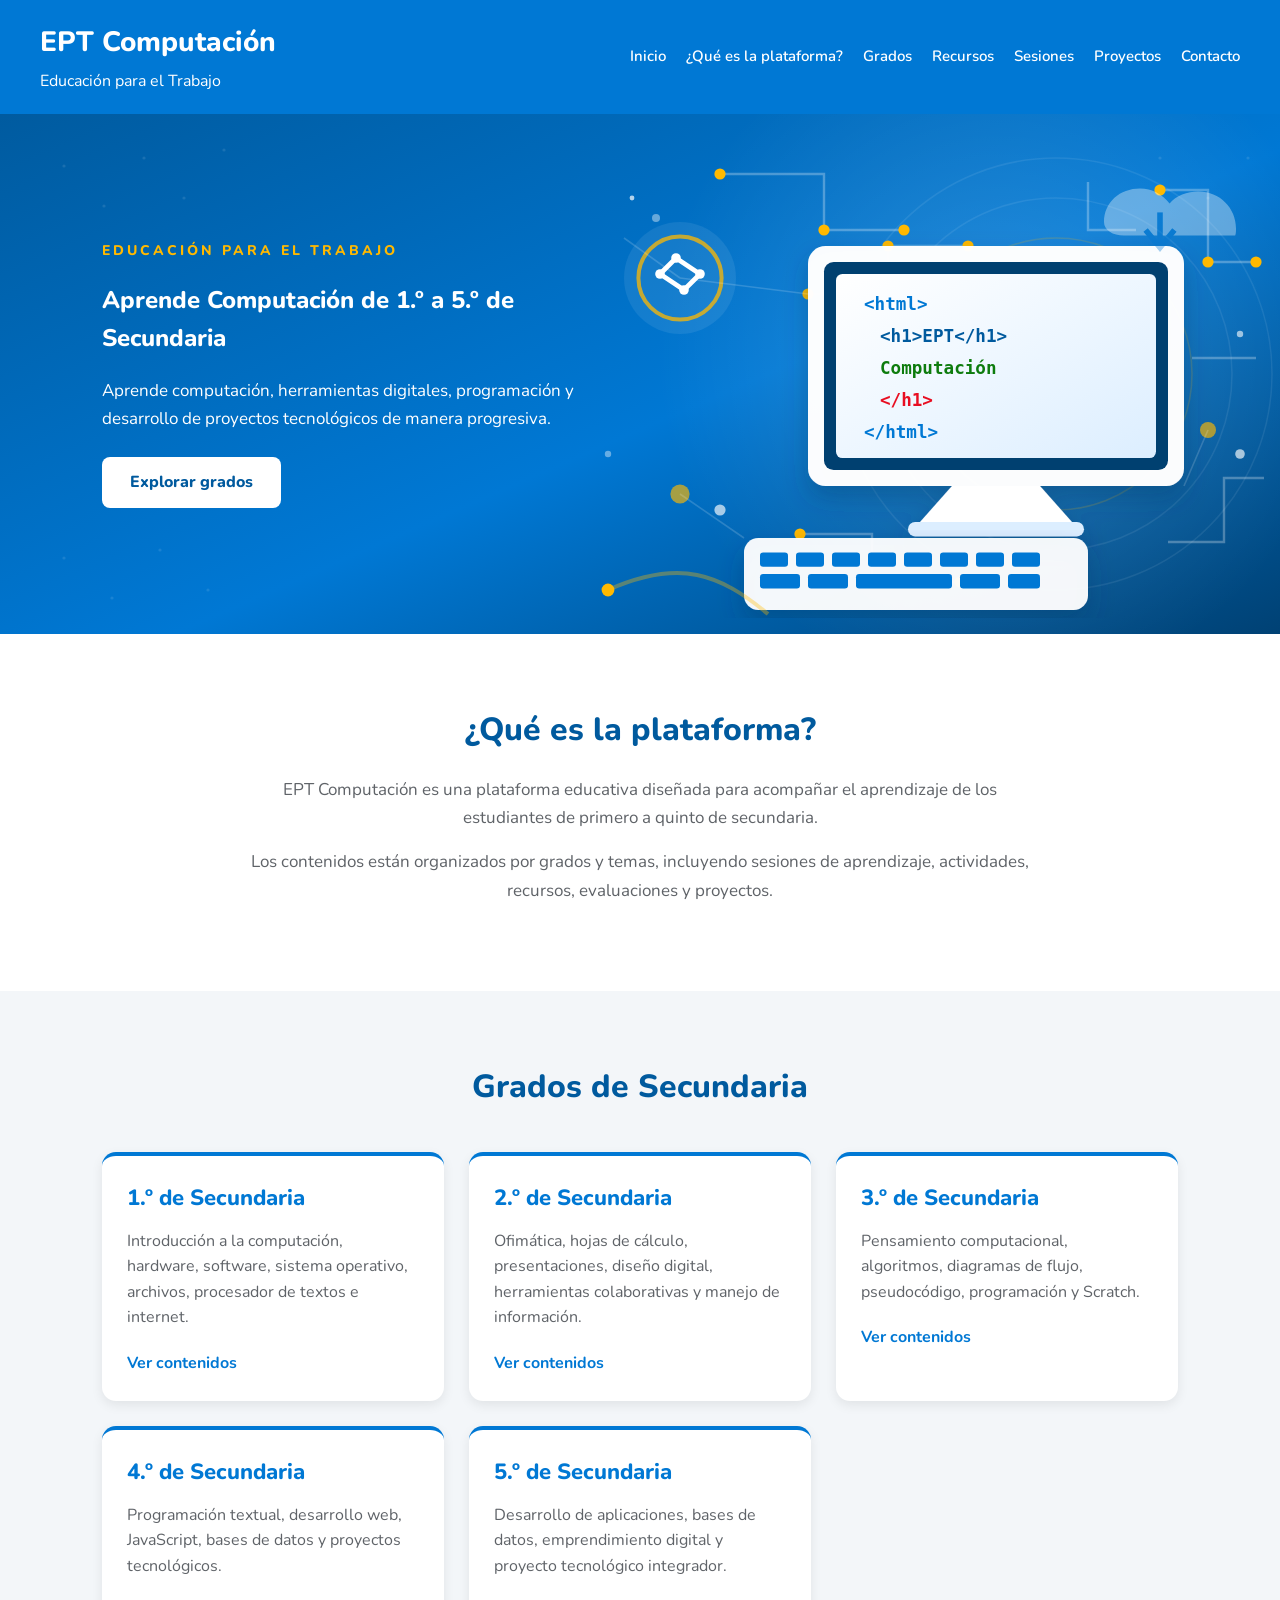
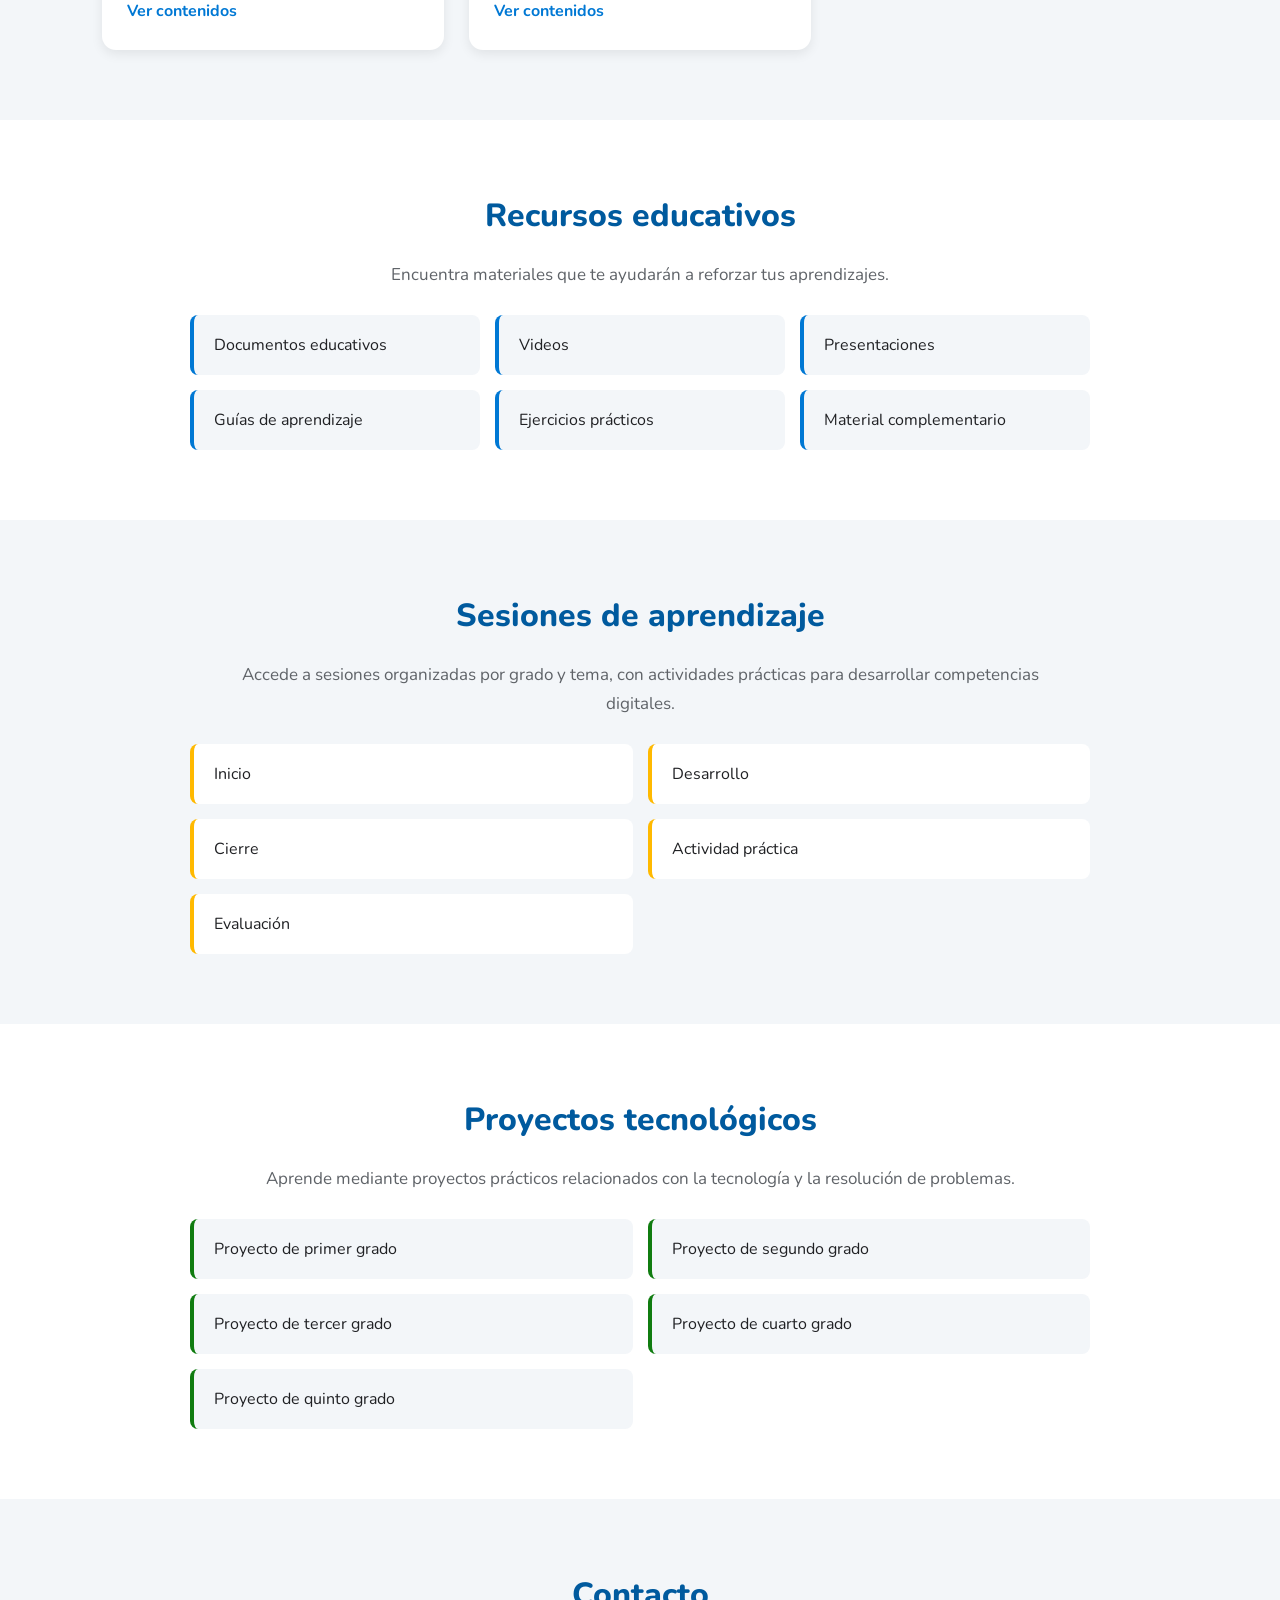
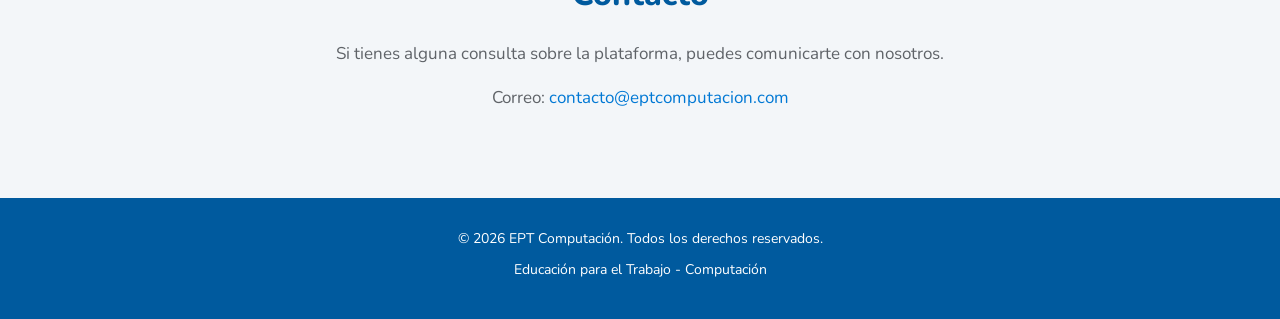
==== inicio.html @ 30363fa8 "Add files via upload" ====
<!DOCTYPE html>
<html lang="es">
<head>
    <meta charset="UTF-8">
    <meta name="viewport" content="width=device-width, initial-scale=1.0">
    <link rel="stylesheet" href="css/estilos.css">
    <link rel="preconnect" href="https://fonts.googleapis.com">
    <link rel="preconnect" href="https://fonts.gstatic.com" crossorigin>
    <link href="https://fonts.googleapis.com/css2?family=Nunito:wght@400;600;700;800&display=swap" rel="stylesheet">
</head>

<body>
    <!-- =========================
         ENCABEZADO
    ========================== -->
    <header>

        <!-- Logo / Nombre -->
        <div class="logo-principal">

            <div>
                <h1>EPT Computación</h1>
                <p>Educación para el Trabajo</p>
            </div>

        </div>
        <!-- Menú de navegación -->
        <nav>
            <ul>
                <li><a href="index.html">Inicio</a></li>
                <li><a href="#plataforma">¿Qué es la plataforma?</a></li>
                <li><a href="#grados">Grados</a></li>
                <li><a href="#recursos">Recursos</a></li>
                <li><a href="#sesiones">Sesiones</a></li>
                <li><a href="#proyectos">Proyectos</a></li>
                <li><a href="#contacto">Contacto</a></li>
            </ul>
        </nav>

    </header>
    <!-- =========================
         CONTENIDO PRINCIPAL
    ========================== -->
    <main>

        <!-- PORTADA -->
        <section id="inicio">

            <div class="inicio-contenido">

                <p class="inicio-etiqueta">
                    EDUCACIÓN PARA EL TRABAJO
                </p>

                <h2>
                    Aprende Computación
                    de 1.º a 5.º de Secundaria
                </h2>

                <p class="inicio-descripcion">
                    Aprende computación, herramientas digitales,
                    programación y desarrollo de proyectos tecnológicos
                    de manera progresiva.
                </p>

                <a href="#grados" class="boton-inicio">
                    Explorar grados
                </a>

            </div>

        </section>


        <!-- =========================
             ¿QUÉ ES LA PLATAFORMA?
        ========================== -->
        <section id="plataforma">

            <h2>¿Qué es la plataforma?</h2>

            <p>
                EPT Computación es una plataforma educativa diseñada
                para acompañar el aprendizaje de los estudiantes de
                primero a quinto de secundaria.
            </p>

            <p>
                Los contenidos están organizados por grados y temas,
                incluyendo sesiones de aprendizaje, actividades,
                recursos, evaluaciones y proyectos.
            </p>

        </section>


        <!-- =========================
             GRADOS
        ========================== -->
        <section id="grados">

            <h2>Grados de Secundaria</h2>

            <!-- PRIMER GRADO -->
            <article>
                <h3>1.º de Secundaria</h3>

                <p>
                    Introducción a la computación, hardware,
                    software, sistema operativo, archivos,
                    procesador de textos e internet.
                </p>

                <a href="grados/primero.html">
                    Ver contenidos
                </a>
            </article>


            <!-- SEGUNDO GRADO -->
            <article>
                <h3>2.º de Secundaria</h3>

                <p>
                    Ofimática, hojas de cálculo, presentaciones,
                    diseño digital, herramientas colaborativas
                    y manejo de información.
                </p>

                <a href="grados/segundo.html">
                    Ver contenidos
                </a>
            </article>


            <!-- TERCER GRADO -->
            <article>
                <h3>3.º de Secundaria</h3>

                <p>
                    Pensamiento computacional, algoritmos,
                    diagramas de flujo, pseudocódigo,
                    programación y Scratch.
                </p>

                <a href="grados/tercero.html">
                    Ver contenidos
                </a>
            </article>


            <!-- CUARTO GRADO -->
            <article>
                <h3>4.º de Secundaria</h3>

                <p>
                    Programación textual, desarrollo web,
                    JavaScript, bases de datos y proyectos
                    tecnológicos.
                </p>

                <a href="grados/cuarto.html">
                    Ver contenidos
                </a>
            </article>


            <!-- QUINTO GRADO -->
            <article>
                <h3>5.º de Secundaria</h3>

                <p>
                    Desarrollo de aplicaciones, bases de datos,
                    emprendimiento digital y proyecto tecnológico
                    integrador.
                </p>

                <a href="grados/quinto.html">
                    Ver contenidos
                </a>
            </article>

        </section>


        <!-- =========================
             RECURSOS
        ========================== -->
        <section id="recursos">

            <h2>Recursos educativos</h2>

            <p>
                Encuentra materiales que te ayudarán a reforzar
                tus aprendizajes.
            </p>

            <ul>
                <li>Documentos educativos</li>
                <li>Videos</li>
                <li>Presentaciones</li>
                <li>Guías de aprendizaje</li>
                <li>Ejercicios prácticos</li>
                <li>Material complementario</li>
            </ul>

        </section>


        <!-- =========================
             SESIONES
        ========================== -->
        <section id="sesiones">

            <h2>Sesiones de aprendizaje</h2>

            <p>
                Accede a sesiones organizadas por grado y tema,
                con actividades prácticas para desarrollar
                competencias digitales.
            </p>

            <ul>
                <li>Inicio</li>
                <li>Desarrollo</li>
                <li>Cierre</li>
                <li>Actividad práctica</li>
                <li>Evaluación</li>
            </ul>

        </section>


        <!-- =========================
             PROYECTOS
        ========================== -->
        <section id="proyectos">

            <h2>Proyectos tecnológicos</h2>

            <p>
                Aprende mediante proyectos prácticos relacionados
                con la tecnología y la resolución de problemas.
            </p>

            <ul>
                <li>Proyecto de primer grado</li>
                <li>Proyecto de segundo grado</li>
                <li>Proyecto de tercer grado</li>
                <li>Proyecto de cuarto grado</li>
                <li>Proyecto de quinto grado</li>
            </ul>

        </section>


        <!-- =========================
             CONTACTO
        ========================== -->
        <section id="contacto">

            <h2>Contacto</h2>

            <p>
                Si tienes alguna consulta sobre la plataforma,
                puedes comunicarte con nosotros.
            </p>

            <p>
                Correo:
                <a href="mailto:contacto@eptcomputacion.com">
                    contacto@eptcomputacion.com
                </a>
            </p>

        </section>

    </main>


    <!-- =========================
         PIE DE PÁGINA
    ========================== -->
    <footer>

        <p>
            &copy; 2026 EPT Computación.
            Todos los derechos reservados.
        </p>

        <p>
            Educación para el Trabajo - Computación
        </p>

    </footer>

</body>
</html>
---- css/estilos.css ----
:root {
    /* Colores */
    --color-azul: #0078D4;
    --color-verde: #107C10;
    --color-amarillo: #FFB900;
    --color-rojo: #E81123;

    /* Complementario */
    --color-azul-oscuro: #005A9E;

    /* Fondos */
    --color-blanco: #FFFFFF;
    --color-fondo: #F3F6F9;

    /* Textos */
    --color-texto: #202124;
    --color-texto-secundario: #5F6368;
    
    /* Fuentes */
    --fuente-principal: "Nunito", sans-serif;
}

body {
    font-family: var(--fuente-principal);
    font-size: 16px;
    color: var(--color-texto);
    background-color: var(--color-fondo);
    margin: 0;
    line-height: 1.6;
}

h1,h2,h3 {
    margin-top: 0;
    font-weight: 800;
}

p {
    margin-top: 0;
}

a {
    color: var(--color-azul);
    text-decoration: none;
}

a:hover {
    text-decoration: underline;
}

header {
    background-color: var(--color-azul);
    color: var(--color-blanco);
    padding: 20px 40px;

    display: flex;
    align-items: center;
    justify-content: space-between;
}

header h1 {
    margin-bottom: 4px;
    font-size: 28px;
}

header p {
    margin-bottom: 0;
    color: var(--color-blanco);
}

.logo-principal {
    display: flex;
    align-items: center;
}

nav ul {
    display: flex;
    gap: 20px;
    list-style: none;
    margin: 0;
    padding: 0;
}

nav a {
    color: var(--color-blanco);
    font-weight: 600;
    font-size: 15px;
}

nav a:hover {
    color: var(--color-amarillo);
    text-decoration: none;
}

/* =========================================
   PORTADA
   ========================================= */
#inicio {
    min-height: 520px;
    display: flex;
    align-items: center;
    padding: 115px 8%;
    box-sizing: border-box;
    background-image: url("../inicio/fondo-inicio.svg");
    background-position: center;
    background-size: cover;
    background-repeat: no-repeat;
    color: var(--color-blanco);
}

/* Contenido */
.inicio-contenido {
    max-width: 500px;
    display: flex;
    flex-direction: column;
    align-items: flex-start;
}

#inicio-contenido h2 {
    max-width: 500px;
    margin: 15px 0 20px;
    color: var(--color-blanco);
    font-size: 48px;
    line-height: 1.15;
    font-weight: 800;
}

/* Etiqueta */
.inicio-etiqueta {
    margin: 0 0 18px;
    color: var(--color-amarillo);
    font-size: 14px;
    font-weight: 800;
    letter-spacing: 3px;
}

/* Descripción */
.inicio-descripcion {
    max-width: 500px;
    font-size: 17px;
    line-height: 1.6;
    margin: 0 0 25px;
}

/* Botón */
.boton-inicio {
    display: inline-block;
    background-color: var(--color-blanco);
    color: var(--color-azul-oscuro);
    padding: 13px 28px;
    border-radius: 8px;
    font-weight: 800;
    text-decoration: none;
    transition: transform 0.2s ease, background-color 0.2s ease;
}
.boton-inicio:hover {
    background-color: var(--color-amarillo);
    color: var(--color-texto);
    text-decoration: none;
    transform: translateY(-2px);
}

section {
    padding: 60px 40px;
}

#plataforma {
    background-color: var(--color-blanco);
    text-align: center;
    padding: 70px 8%;
}
#plataforma h2 {
    color: var(--color-azul-oscuro);
    font-size: 32px;
    margin: 0 0 20px;
}
#plataforma p {
    max-width: 800px;
    margin: 0 auto 15px;
    color: var(--color-texto-secundario);
    font-size: 17px;
    line-height: 1.7;
}
#grados {
    padding: 70px 8%;
    background-color: var(--color-fondo);
    display: grid;
    grid-template-columns: repeat(3, 1fr);
    gap: 25px;
}
#grados h2 {
    grid-column: 1 / -1;
    text-align: center;
    color: var(--color-azul-oscuro);
    font-size: 32px;
    margin: 0 0 15px;
}
#grados article {
    background-color: var(--color-blanco);
    padding: 25px;
    border-radius: 14px;
    border-top: 4px solid var(--color-azul);
    box-shadow: 0 4px 12px rgba(0, 0, 0, 0.08);
    transition: transform 0.2s ease, box-shadow 0.2s ease;
}
#grados article h3 {
    color: var(--color-azul);
    font-size: 22px;
    margin: 0 0 12px;
}
#grados article p {
    color: var(--color-texto-secundario);
    font-size: 16px;
    line-height: 1.6;
    margin: 0 0 20px;
}
#grados article a {
    display: inline-block;
    color: var(--color-azul);
    font-weight: 700;
    text-decoration: none;
    transition: color 0.2s ease;
}
#grados article a:hover {
    color: var(--color-azul-oscuro);
    text-decoration: underline;
}
#grados article:hover {
    transform: translateY(-5px);
    box-shadow: 0 8px 20px rgba(0, 0, 0, 0.12);
}
#recursos {
    padding: 70px 8%;
    background-color: var(--color-blanco);
}
#recursos h2 {
    color: var(--color-azul-oscuro);
    font-size: 32px;
    text-align: center;
    margin: 0 0 20px;
}
#recursos p {
    max-width: 800px;
    margin: 0 auto 25px;
    color: var(--color-texto-secundario);
    font-size: 17px;
    line-height: 1.7;
    text-align: center;
}
#recursos ul {
    max-width: 900px;
    margin: 0 auto;
    padding: 0;
    list-style: none;
    display: grid;
    grid-template-columns: repeat(3, 1fr);
    gap: 15px;
}
#recursos li {
    background-color: var(--color-fondo);
    padding: 18px 20px;
    margin: 0;
    border-left: 4px solid var(--color-azul);
    border-radius: 8px;
    color: var(--color-texto);
    line-height: 1.5;
}
#sesiones {
    padding: 70px 8%;
    background-color: var(--color-fondo);
}
#sesiones h2 {
    color: var(--color-azul-oscuro);
    font-size: 32px;
    text-align: center;
    margin: 0 0 20px;
}
#sesiones p {
    max-width: 800px;
    margin: 0 auto 25px;
    color: var(--color-texto-secundario);
    font-size: 17px;
    line-height: 1.7;
    text-align: center;
}
#sesiones ul {
    max-width: 900px;
    margin: 0 auto;
    padding: 0;
    list-style: none;
    display: grid;
    grid-template-columns: repeat(2, 1fr);
    gap: 15px;
}
#sesiones li {
    background-color: var(--color-blanco);
    padding: 18px 20px;
    margin: 0;
    border-left: 4px solid var(--color-amarillo);
    border-radius: 8px;
    color: var(--color-texto);
    line-height: 1.5;
}

#proyectos {
    padding: 70px 8%;
    background-color: var(--color-blanco);
}
#proyectos h2 {
    color: var(--color-azul-oscuro);
    font-size: 32px;
    text-align: center;
    margin: 0 0 20px;
}
#proyectos p {
    max-width: 800px;
    margin: 0 auto 25px;
    color: var(--color-texto-secundario);
    font-size: 17px;
    line-height: 1.7;
    text-align: center;
}
#proyectos ul {
    max-width: 900px;
    margin: 0 auto;
    padding: 0;
    list-style: none;
    display: grid;
    grid-template-columns: repeat(2, 1fr);
    gap: 15px;
}
#proyectos li {
    background-color: var(--color-fondo);
    padding: 18px 20px;
    margin: 0;
    border-left: 4px solid var(--color-verde);
    border-radius: 8px;
    color: var(--color-texto);
    line-height: 1.5;
}
#contacto {
    padding: 70px 8%;
    background-color: var(--color-fondo);
    text-align: center;
}
#contacto h2 {
    color: var(--color-azul-oscuro);
    font-size: 32px;
    margin: 0 0 20px;
}
#contacto p {
    max-width: 700px;
    margin: 0 auto 15px;
    color: var(--color-texto-secundario);
    font-size: 17px;
    line-height: 1.7;
}

footer {
    background-color: var(--color-azul-oscuro);
    color: var(--color-blanco);
    padding: 30px 40px;
    text-align: center;
}

footer p {
    margin-bottom: 8px;
    font-size: 14px;
}
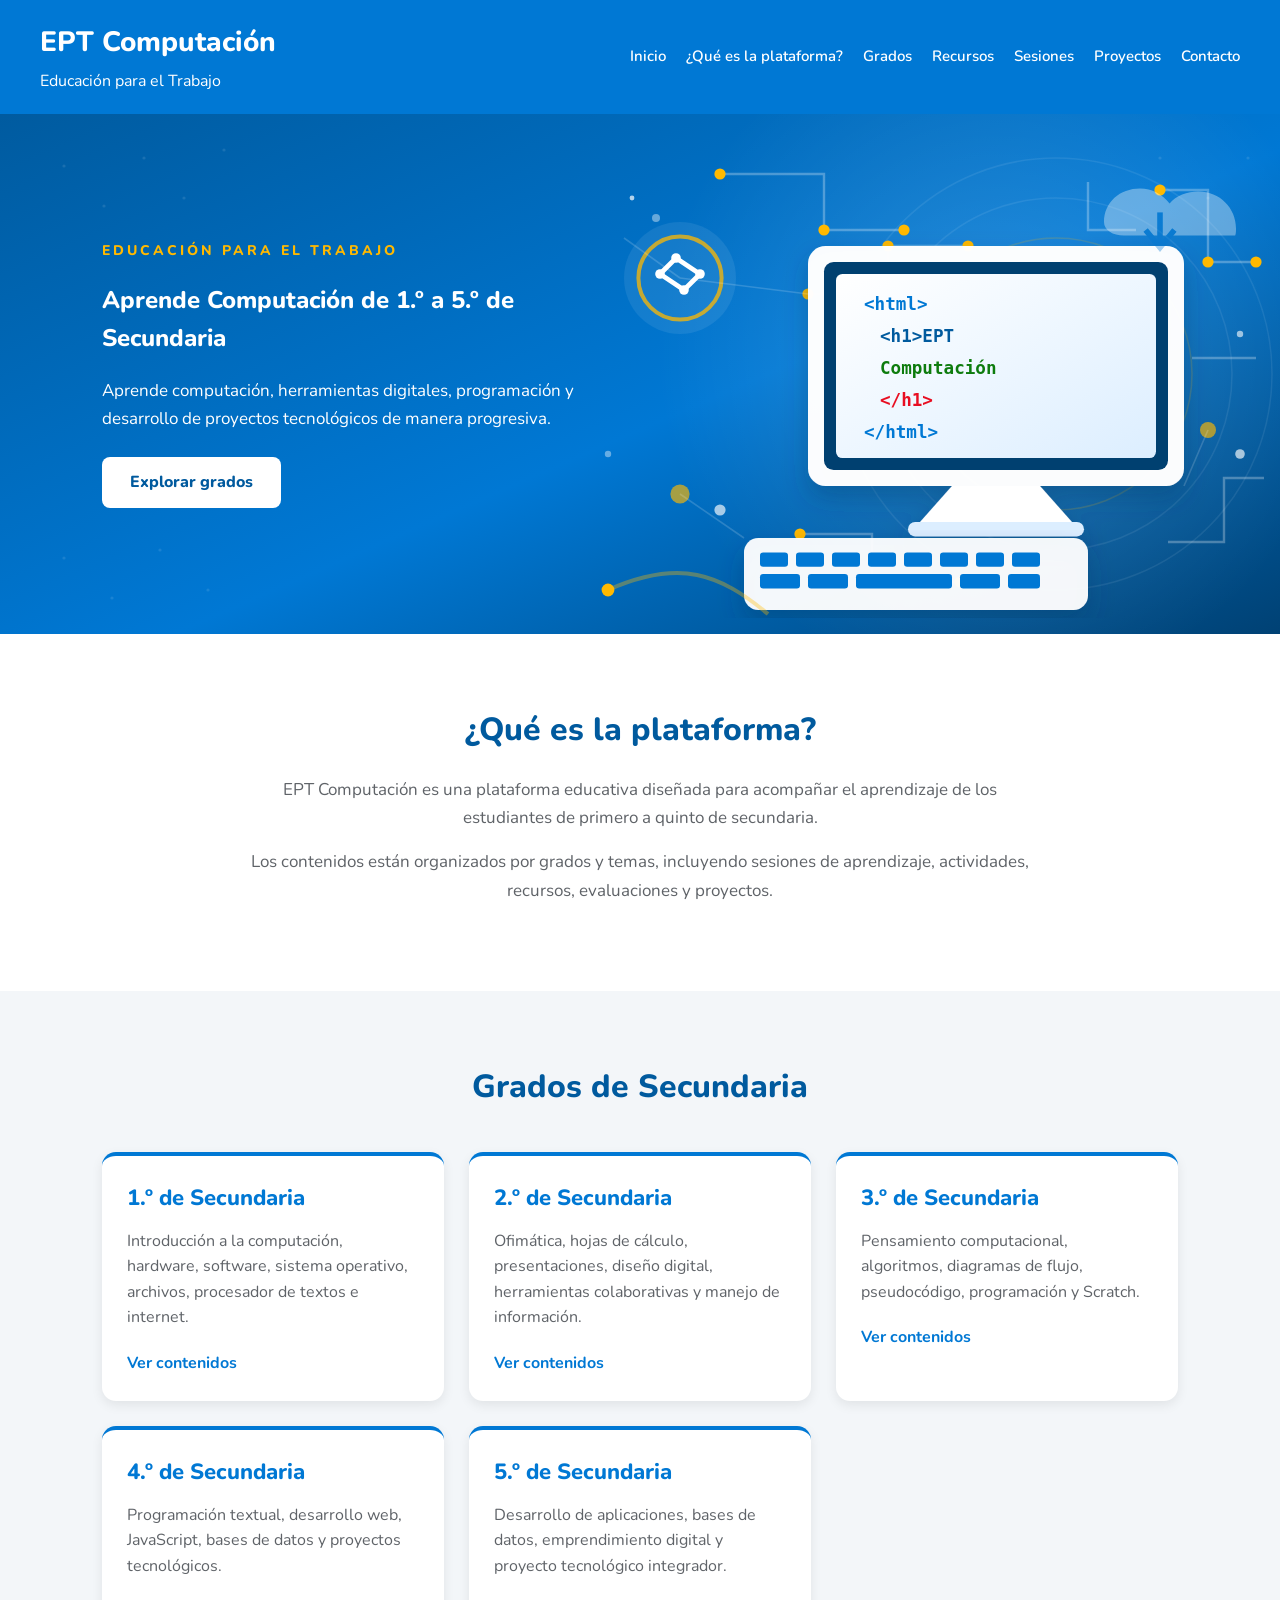
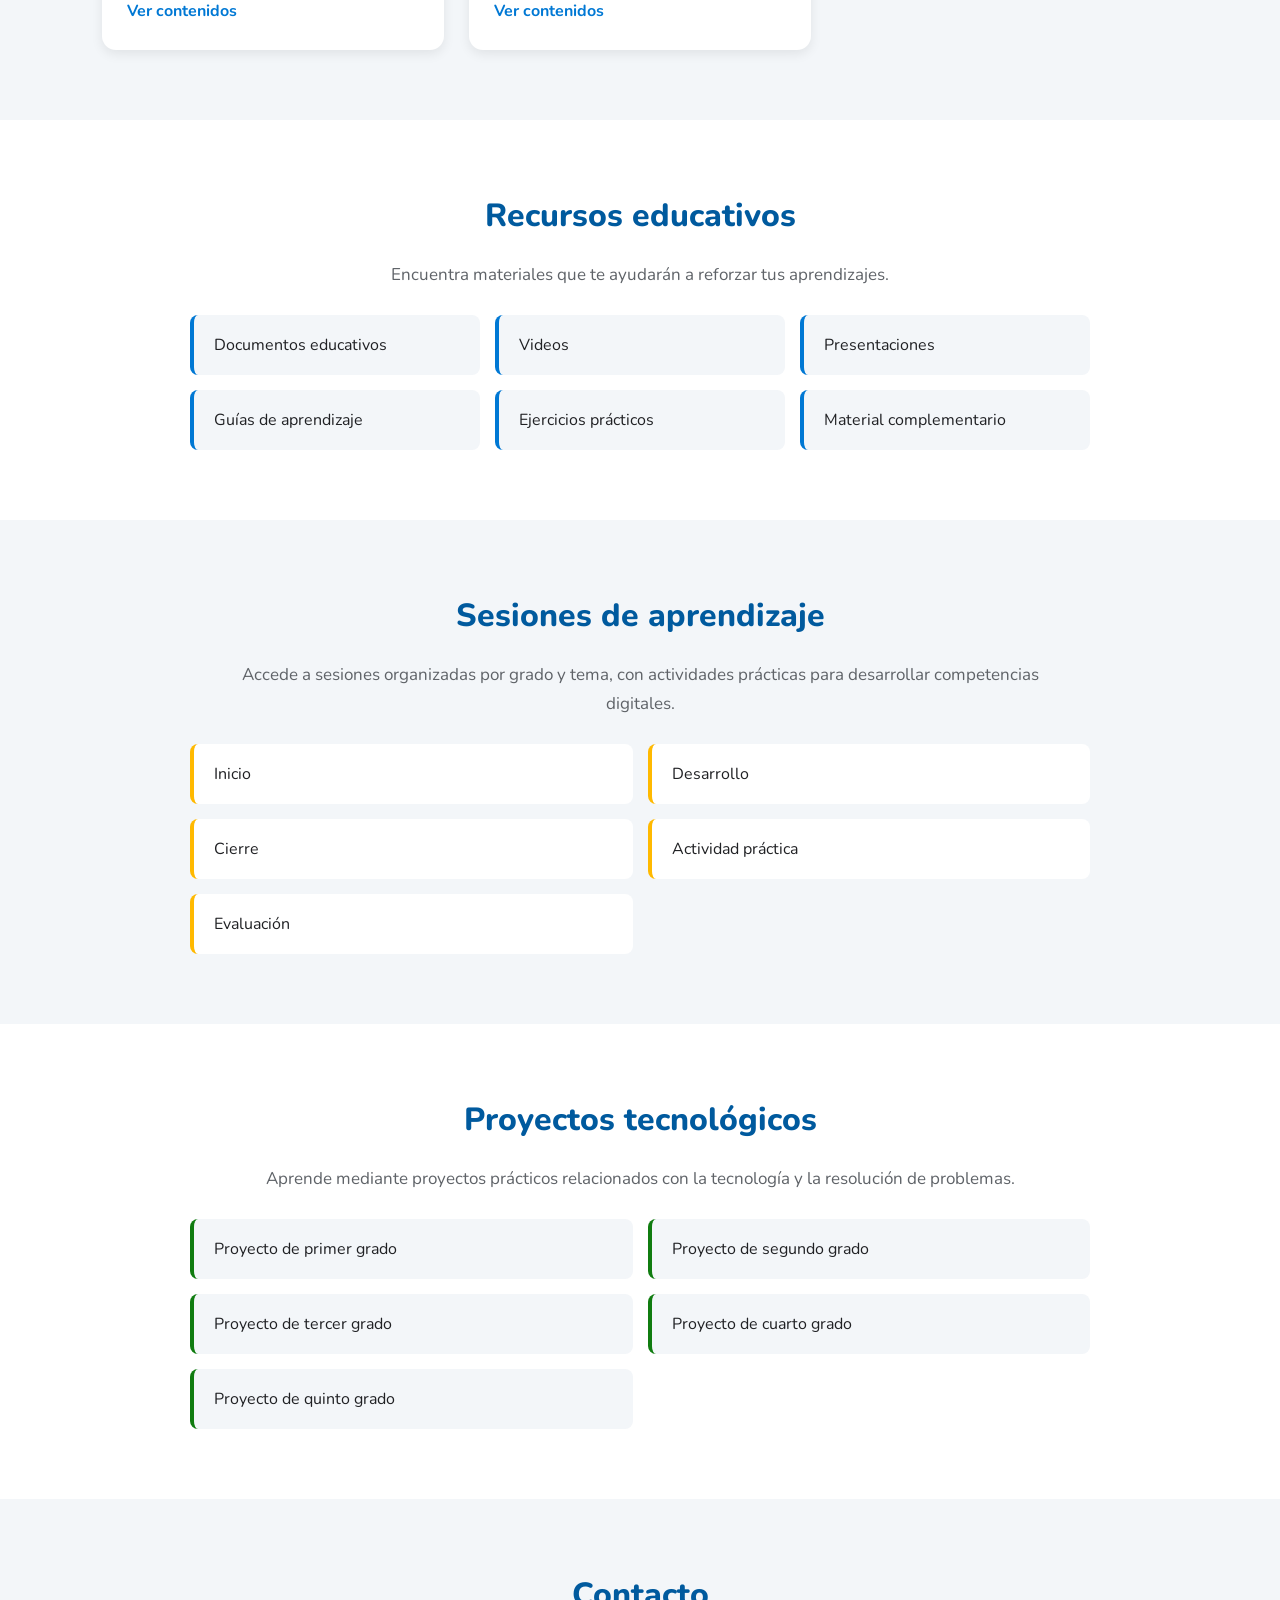
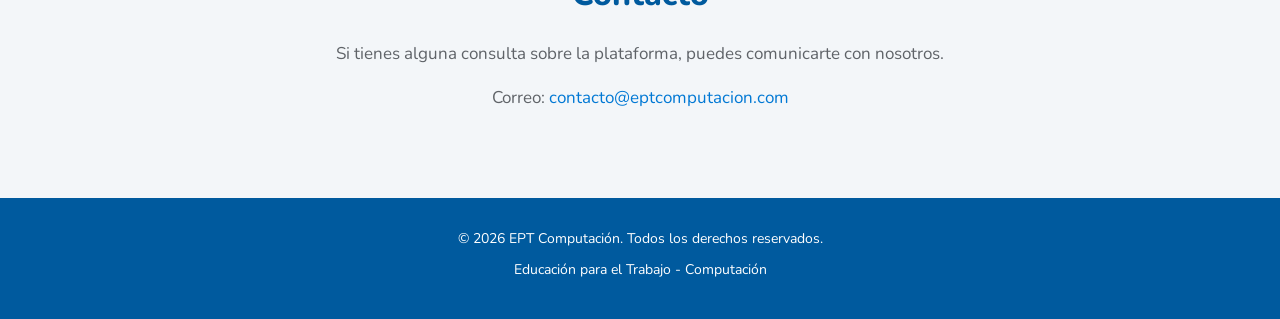
==== commit 06f94652: "Guardando archivos antes de fusionar" ====
--- a/inicio.html
+++ b/inicio.html
@@ -1,298 +1,298 @@
-<!DOCTYPE html>
-<html lang="es">
-<head>
-    <meta charset="UTF-8">
-    <meta name="viewport" content="width=device-width, initial-scale=1.0">
-    <link rel="stylesheet" href="css/estilos.css">
-    <link rel="preconnect" href="https://fonts.googleapis.com">
-    <link rel="preconnect" href="https://fonts.gstatic.com" crossorigin>
-    <link href="https://fonts.googleapis.com/css2?family=Nunito:wght@400;600;700;800&display=swap" rel="stylesheet">
-</head>
-
-<body>
-    <!-- =========================
-         ENCABEZADO
-    ========================== -->
-    <header>
-
-        <!-- Logo / Nombre -->
-        <div class="logo-principal">
-
-            <div>
-                <h1>EPT Computación</h1>
-                <p>Educación para el Trabajo</p>
-            </div>
-
-        </div>
-        <!-- Menú de navegación -->
-        <nav>
-            <ul>
-                <li><a href="index.html">Inicio</a></li>
-                <li><a href="#plataforma">¿Qué es la plataforma?</a></li>
-                <li><a href="#grados">Grados</a></li>
-                <li><a href="#recursos">Recursos</a></li>
-                <li><a href="#sesiones">Sesiones</a></li>
-                <li><a href="#proyectos">Proyectos</a></li>
-                <li><a href="#contacto">Contacto</a></li>
-            </ul>
-        </nav>
-
-    </header>
-    <!-- =========================
-         CONTENIDO PRINCIPAL
-    ========================== -->
-    <main>
-
-        <!-- PORTADA -->
-        <section id="inicio">
-
-            <div class="inicio-contenido">
-
-                <p class="inicio-etiqueta">
-                    EDUCACIÓN PARA EL TRABAJO
-                </p>
-
-                <h2>
-                    Aprende Computación
-                    de 1.º a 5.º de Secundaria
-                </h2>
-
-                <p class="inicio-descripcion">
-                    Aprende computación, herramientas digitales,
-                    programación y desarrollo de proyectos tecnológicos
-                    de manera progresiva.
-                </p>
-
-                <a href="#grados" class="boton-inicio">
-                    Explorar grados
-                </a>
-
-            </div>
-
-        </section>
-
-
-        <!-- =========================
-             ¿QUÉ ES LA PLATAFORMA?
-        ========================== -->
-        <section id="plataforma">
-
-            <h2>¿Qué es la plataforma?</h2>
-
-            <p>
-                EPT Computación es una plataforma educativa diseñada
-                para acompañar el aprendizaje de los estudiantes de
-                primero a quinto de secundaria.
-            </p>
-
-            <p>
-                Los contenidos están organizados por grados y temas,
-                incluyendo sesiones de aprendizaje, actividades,
-                recursos, evaluaciones y proyectos.
-            </p>
-
-        </section>
-
-
-        <!-- =========================
-             GRADOS
-        ========================== -->
-        <section id="grados">
-
-            <h2>Grados de Secundaria</h2>
-
-            <!-- PRIMER GRADO -->
-            <article>
-                <h3>1.º de Secundaria</h3>
-
-                <p>
-                    Introducción a la computación, hardware,
-                    software, sistema operativo, archivos,
-                    procesador de textos e internet.
-                </p>
-
-                <a href="grados/primero.html">
-                    Ver contenidos
-                </a>
-            </article>
-
-
-            <!-- SEGUNDO GRADO -->
-            <article>
-                <h3>2.º de Secundaria</h3>
-
-                <p>
-                    Ofimática, hojas de cálculo, presentaciones,
-                    diseño digital, herramientas colaborativas
-                    y manejo de información.
-                </p>
-
-                <a href="grados/segundo.html">
-                    Ver contenidos
-                </a>
-            </article>
-
-
-            <!-- TERCER GRADO -->
-            <article>
-                <h3>3.º de Secundaria</h3>
-
-                <p>
-                    Pensamiento computacional, algoritmos,
-                    diagramas de flujo, pseudocódigo,
-                    programación y Scratch.
-                </p>
-
-                <a href="grados/tercero.html">
-                    Ver contenidos
-                </a>
-            </article>
-
-
-            <!-- CUARTO GRADO -->
-            <article>
-                <h3>4.º de Secundaria</h3>
-
-                <p>
-                    Programación textual, desarrollo web,
-                    JavaScript, bases de datos y proyectos
-                    tecnológicos.
-                </p>
-
-                <a href="grados/cuarto.html">
-                    Ver contenidos
-                </a>
-            </article>
-
-
-            <!-- QUINTO GRADO -->
-            <article>
-                <h3>5.º de Secundaria</h3>
-
-                <p>
-                    Desarrollo de aplicaciones, bases de datos,
-                    emprendimiento digital y proyecto tecnológico
-                    integrador.
-                </p>
-
-                <a href="grados/quinto.html">
-                    Ver contenidos
-                </a>
-            </article>
-
-        </section>
-
-
-        <!-- =========================
-             RECURSOS
-        ========================== -->
-        <section id="recursos">
-
-            <h2>Recursos educativos</h2>
-
-            <p>
-                Encuentra materiales que te ayudarán a reforzar
-                tus aprendizajes.
-            </p>
-
-            <ul>
-                <li>Documentos educativos</li>
-                <li>Videos</li>
-                <li>Presentaciones</li>
-                <li>Guías de aprendizaje</li>
-                <li>Ejercicios prácticos</li>
-                <li>Material complementario</li>
-            </ul>
-
-        </section>
-
-
-        <!-- =========================
-             SESIONES
-        ========================== -->
-        <section id="sesiones">
-
-            <h2>Sesiones de aprendizaje</h2>
-
-            <p>
-                Accede a sesiones organizadas por grado y tema,
-                con actividades prácticas para desarrollar
-                competencias digitales.
-            </p>
-
-            <ul>
-                <li>Inicio</li>
-                <li>Desarrollo</li>
-                <li>Cierre</li>
-                <li>Actividad práctica</li>
-                <li>Evaluación</li>
-            </ul>
-
-        </section>
-
-
-        <!-- =========================
-             PROYECTOS
-        ========================== -->
-        <section id="proyectos">
-
-            <h2>Proyectos tecnológicos</h2>
-
-            <p>
-                Aprende mediante proyectos prácticos relacionados
-                con la tecnología y la resolución de problemas.
-            </p>
-
-            <ul>
-                <li>Proyecto de primer grado</li>
-                <li>Proyecto de segundo grado</li>
-                <li>Proyecto de tercer grado</li>
-                <li>Proyecto de cuarto grado</li>
-                <li>Proyecto de quinto grado</li>
-            </ul>
-
-        </section>
-
-
-        <!-- =========================
-             CONTACTO
-        ========================== -->
-        <section id="contacto">
-
-            <h2>Contacto</h2>
-
-            <p>
-                Si tienes alguna consulta sobre la plataforma,
-                puedes comunicarte con nosotros.
-            </p>
-
-            <p>
-                Correo:
-                <a href="mailto:contacto@eptcomputacion.com">
-                    contacto@eptcomputacion.com
-                </a>
-            </p>
-
-        </section>
-
-    </main>
-
-
-    <!-- =========================
-         PIE DE PÁGINA
-    ========================== -->
-    <footer>
-
-        <p>
-            &copy; 2026 EPT Computación.
-            Todos los derechos reservados.
-        </p>
-
-        <p>
-            Educación para el Trabajo - Computación
-        </p>
-
-    </footer>
-
-</body>
+<!DOCTYPE html>
+<html lang="es">
+<head>
+    <meta charset="UTF-8">
+    <meta name="viewport" content="width=device-width, initial-scale=1.0">
+    <link rel="stylesheet" href="css/estilos.css">
+    <link rel="preconnect" href="https://fonts.googleapis.com">
+    <link rel="preconnect" href="https://fonts.gstatic.com" crossorigin>
+    <link href="https://fonts.googleapis.com/css2?family=Nunito:wght@400;600;700;800&display=swap" rel="stylesheet">
+</head>
+
+<body>
+    <!-- =========================
+         ENCABEZADO
+    ========================== -->
+    <header>
+
+        <!-- Logo / Nombre -->
+        <div class="logo-principal">
+
+            <div>
+                <h1>EPT Computación</h1>
+                <p>Educación para el Trabajo</p>
+            </div>
+
+        </div>
+        <!-- Menú de navegación -->
+        <nav>
+            <ul>
+                <li><a href="index.html">Inicio</a></li>
+                <li><a href="#plataforma">¿Qué es la plataforma?</a></li>
+                <li><a href="#grados">Grados</a></li>
+                <li><a href="#recursos">Recursos</a></li>
+                <li><a href="#sesiones">Sesiones</a></li>
+                <li><a href="#proyectos">Proyectos</a></li>
+                <li><a href="#contacto">Contacto</a></li>
+            </ul>
+        </nav>
+
+    </header>
+    <!-- =========================
+         CONTENIDO PRINCIPAL
+    ========================== -->
+    <main>
+
+        <!-- PORTADA -->
+        <section id="inicio">
+
+            <div class="inicio-contenido">
+
+                <p class="inicio-etiqueta">
+                    EDUCACIÓN PARA EL TRABAJO
+                </p>
+
+                <h2>
+                    Aprende Computación
+                    de 1.º a 5.º de Secundaria
+                </h2>
+
+                <p class="inicio-descripcion">
+                    Aprende computación, herramientas digitales,
+                    programación y desarrollo de proyectos tecnológicos
+                    de manera progresiva.
+                </p>
+
+                <a href="#grados" class="boton-inicio">
+                    Explorar grados
+                </a>
+
+            </div>
+
+        </section>
+
+
+        <!-- =========================
+             ¿QUÉ ES LA PLATAFORMA?
+        ========================== -->
+        <section id="plataforma">
+
+            <h2>¿Qué es la plataforma?</h2>
+
+            <p>
+                EPT Computación es una plataforma educativa diseñada
+                para acompañar el aprendizaje de los estudiantes de
+                primero a quinto de secundaria.
+            </p>
+
+            <p>
+                Los contenidos están organizados por grados y temas,
+                incluyendo sesiones de aprendizaje, actividades,
+                recursos, evaluaciones y proyectos.
+            </p>
+
+        </section>
+
+
+        <!-- =========================
+             GRADOS
+        ========================== -->
+        <section id="grados">
+
+            <h2>Grados de Secundaria</h2>
+
+            <!-- PRIMER GRADO -->
+            <article>
+                <h3>1.º de Secundaria</h3>
+
+                <p>
+                    Introducción a la computación, hardware,
+                    software, sistema operativo, archivos,
+                    procesador de textos e internet.
+                </p>
+
+                <a href="grados/primero.html">
+                    Ver contenidos
+                </a>
+            </article>
+
+
+            <!-- SEGUNDO GRADO -->
+            <article>
+                <h3>2.º de Secundaria</h3>
+
+                <p>
+                    Ofimática, hojas de cálculo, presentaciones,
+                    diseño digital, herramientas colaborativas
+                    y manejo de información.
+                </p>
+
+                <a href="grados/segundo.html">
+                    Ver contenidos
+                </a>
+            </article>
+
+
+            <!-- TERCER GRADO -->
+            <article>
+                <h3>3.º de Secundaria</h3>
+
+                <p>
+                    Pensamiento computacional, algoritmos,
+                    diagramas de flujo, pseudocódigo,
+                    programación y Scratch.
+                </p>
+
+                <a href="grados/tercero.html">
+                    Ver contenidos
+                </a>
+            </article>
+
+
+            <!-- CUARTO GRADO -->
+            <article>
+                <h3>4.º de Secundaria</h3>
+
+                <p>
+                    Programación textual, desarrollo web,
+                    JavaScript, bases de datos y proyectos
+                    tecnológicos.
+                </p>
+
+                <a href="grados/cuarto.html">
+                    Ver contenidos
+                </a>
+            </article>
+
+
+            <!-- QUINTO GRADO -->
+            <article>
+                <h3>5.º de Secundaria</h3>
+
+                <p>
+                    Desarrollo de aplicaciones, bases de datos,
+                    emprendimiento digital y proyecto tecnológico
+                    integrador.
+                </p>
+
+                <a href="grados/quinto.html">
+                    Ver contenidos
+                </a>
+            </article>
+
+        </section>
+
+
+        <!-- =========================
+             RECURSOS
+        ========================== -->
+        <section id="recursos">
+
+            <h2>Recursos educativos</h2>
+
+            <p>
+                Encuentra materiales que te ayudarán a reforzar
+                tus aprendizajes.
+            </p>
+
+            <ul>
+                <li>Documentos educativos</li>
+                <li>Videos</li>
+                <li>Presentaciones</li>
+                <li>Guías de aprendizaje</li>
+                <li>Ejercicios prácticos</li>
+                <li>Material complementario</li>
+            </ul>
+
+        </section>
+
+
+        <!-- =========================
+             SESIONES
+        ========================== -->
+        <section id="sesiones">
+
+            <h2>Sesiones de aprendizaje</h2>
+
+            <p>
+                Accede a sesiones organizadas por grado y tema,
+                con actividades prácticas para desarrollar
+                competencias digitales.
+            </p>
+
+            <ul>
+                <li>Inicio</li>
+                <li>Desarrollo</li>
+                <li>Cierre</li>
+                <li>Actividad práctica</li>
+                <li>Evaluación</li>
+            </ul>
+
+        </section>
+
+
+        <!-- =========================
+             PROYECTOS
+        ========================== -->
+        <section id="proyectos">
+
+            <h2>Proyectos tecnológicos</h2>
+
+            <p>
+                Aprende mediante proyectos prácticos relacionados
+                con la tecnología y la resolución de problemas.
+            </p>
+
+            <ul>
+                <li>Proyecto de primer grado</li>
+                <li>Proyecto de segundo grado</li>
+                <li>Proyecto de tercer grado</li>
+                <li>Proyecto de cuarto grado</li>
+                <li>Proyecto de quinto grado</li>
+            </ul>
+
+        </section>
+
+
+        <!-- =========================
+             CONTACTO
+        ========================== -->
+        <section id="contacto">
+
+            <h2>Contacto</h2>
+
+            <p>
+                Si tienes alguna consulta sobre la plataforma,
+                puedes comunicarte con nosotros.
+            </p>
+
+            <p>
+                Correo:
+                <a href="mailto:contacto@eptcomputacion.com">
+                    contacto@eptcomputacion.com
+                </a>
+            </p>
+
+        </section>
+
+    </main>
+
+
+    <!-- =========================
+         PIE DE PÁGINA
+    ========================== -->
+    <footer>
+
+        <p>
+            &copy; 2026 EPT Computación.
+            Todos los derechos reservados.
+        </p>
+
+        <p>
+            Educación para el Trabajo - Computación
+        </p>
+
+    </footer>
+
+</body>
 </html>
--- a/css/estilos.css
+++ b/css/estilos.css
@@ -1,368 +1,368 @@
-:root {
-    /* Colores */
-    --color-azul: #0078D4;
-    --color-verde: #107C10;
-    --color-amarillo: #FFB900;
-    --color-rojo: #E81123;
-
-    /* Complementario */
-    --color-azul-oscuro: #005A9E;
-
-    /* Fondos */
-    --color-blanco: #FFFFFF;
-    --color-fondo: #F3F6F9;
-
-    /* Textos */
-    --color-texto: #202124;
-    --color-texto-secundario: #5F6368;
-    
-    /* Fuentes */
-    --fuente-principal: "Nunito", sans-serif;
-}
-
-body {
-    font-family: var(--fuente-principal);
-    font-size: 16px;
-    color: var(--color-texto);
-    background-color: var(--color-fondo);
-    margin: 0;
-    line-height: 1.6;
-}
-
-h1,h2,h3 {
-    margin-top: 0;
-    font-weight: 800;
-}
-
-p {
-    margin-top: 0;
-}
-
-a {
-    color: var(--color-azul);
-    text-decoration: none;
-}
-
-a:hover {
-    text-decoration: underline;
-}
-
-header {
-    background-color: var(--color-azul);
-    color: var(--color-blanco);
-    padding: 20px 40px;
-
-    display: flex;
-    align-items: center;
-    justify-content: space-between;
-}
-
-header h1 {
-    margin-bottom: 4px;
-    font-size: 28px;
-}
-
-header p {
-    margin-bottom: 0;
-    color: var(--color-blanco);
-}
-
-.logo-principal {
-    display: flex;
-    align-items: center;
-}
-
-nav ul {
-    display: flex;
-    gap: 20px;
-    list-style: none;
-    margin: 0;
-    padding: 0;
-}
-
-nav a {
-    color: var(--color-blanco);
-    font-weight: 600;
-    font-size: 15px;
-}
-
-nav a:hover {
-    color: var(--color-amarillo);
-    text-decoration: none;
-}
-
-/* =========================================
-   PORTADA
-   ========================================= */
-#inicio {
-    min-height: 520px;
-    display: flex;
-    align-items: center;
-    padding: 115px 8%;
-    box-sizing: border-box;
-    background-image: url("../inicio/fondo-inicio.svg");
-    background-position: center;
-    background-size: cover;
-    background-repeat: no-repeat;
-    color: var(--color-blanco);
-}
-
-/* Contenido */
-.inicio-contenido {
-    max-width: 500px;
-    display: flex;
-    flex-direction: column;
-    align-items: flex-start;
-}
-
-#inicio-contenido h2 {
-    max-width: 500px;
-    margin: 15px 0 20px;
-    color: var(--color-blanco);
-    font-size: 48px;
-    line-height: 1.15;
-    font-weight: 800;
-}
-
-/* Etiqueta */
-.inicio-etiqueta {
-    margin: 0 0 18px;
-    color: var(--color-amarillo);
-    font-size: 14px;
-    font-weight: 800;
-    letter-spacing: 3px;
-}
-
-/* Descripción */
-.inicio-descripcion {
-    max-width: 500px;
-    font-size: 17px;
-    line-height: 1.6;
-    margin: 0 0 25px;
-}
-
-/* Botón */
-.boton-inicio {
-    display: inline-block;
-    background-color: var(--color-blanco);
-    color: var(--color-azul-oscuro);
-    padding: 13px 28px;
-    border-radius: 8px;
-    font-weight: 800;
-    text-decoration: none;
-    transition: transform 0.2s ease, background-color 0.2s ease;
-}
-.boton-inicio:hover {
-    background-color: var(--color-amarillo);
-    color: var(--color-texto);
-    text-decoration: none;
-    transform: translateY(-2px);
-}
-
-section {
-    padding: 60px 40px;
-}
-
-#plataforma {
-    background-color: var(--color-blanco);
-    text-align: center;
-    padding: 70px 8%;
-}
-#plataforma h2 {
-    color: var(--color-azul-oscuro);
-    font-size: 32px;
-    margin: 0 0 20px;
-}
-#plataforma p {
-    max-width: 800px;
-    margin: 0 auto 15px;
-    color: var(--color-texto-secundario);
-    font-size: 17px;
-    line-height: 1.7;
-}
-#grados {
-    padding: 70px 8%;
-    background-color: var(--color-fondo);
-    display: grid;
-    grid-template-columns: repeat(3, 1fr);
-    gap: 25px;
-}
-#grados h2 {
-    grid-column: 1 / -1;
-    text-align: center;
-    color: var(--color-azul-oscuro);
-    font-size: 32px;
-    margin: 0 0 15px;
-}
-#grados article {
-    background-color: var(--color-blanco);
-    padding: 25px;
-    border-radius: 14px;
-    border-top: 4px solid var(--color-azul);
-    box-shadow: 0 4px 12px rgba(0, 0, 0, 0.08);
-    transition: transform 0.2s ease, box-shadow 0.2s ease;
-}
-#grados article h3 {
-    color: var(--color-azul);
-    font-size: 22px;
-    margin: 0 0 12px;
-}
-#grados article p {
-    color: var(--color-texto-secundario);
-    font-size: 16px;
-    line-height: 1.6;
-    margin: 0 0 20px;
-}
-#grados article a {
-    display: inline-block;
-    color: var(--color-azul);
-    font-weight: 700;
-    text-decoration: none;
-    transition: color 0.2s ease;
-}
-#grados article a:hover {
-    color: var(--color-azul-oscuro);
-    text-decoration: underline;
-}
-#grados article:hover {
-    transform: translateY(-5px);
-    box-shadow: 0 8px 20px rgba(0, 0, 0, 0.12);
-}
-#recursos {
-    padding: 70px 8%;
-    background-color: var(--color-blanco);
-}
-#recursos h2 {
-    color: var(--color-azul-oscuro);
-    font-size: 32px;
-    text-align: center;
-    margin: 0 0 20px;
-}
-#recursos p {
-    max-width: 800px;
-    margin: 0 auto 25px;
-    color: var(--color-texto-secundario);
-    font-size: 17px;
-    line-height: 1.7;
-    text-align: center;
-}
-#recursos ul {
-    max-width: 900px;
-    margin: 0 auto;
-    padding: 0;
-    list-style: none;
-    display: grid;
-    grid-template-columns: repeat(3, 1fr);
-    gap: 15px;
-}
-#recursos li {
-    background-color: var(--color-fondo);
-    padding: 18px 20px;
-    margin: 0;
-    border-left: 4px solid var(--color-azul);
-    border-radius: 8px;
-    color: var(--color-texto);
-    line-height: 1.5;
-}
-#sesiones {
-    padding: 70px 8%;
-    background-color: var(--color-fondo);
-}
-#sesiones h2 {
-    color: var(--color-azul-oscuro);
-    font-size: 32px;
-    text-align: center;
-    margin: 0 0 20px;
-}
-#sesiones p {
-    max-width: 800px;
-    margin: 0 auto 25px;
-    color: var(--color-texto-secundario);
-    font-size: 17px;
-    line-height: 1.7;
-    text-align: center;
-}
-#sesiones ul {
-    max-width: 900px;
-    margin: 0 auto;
-    padding: 0;
-    list-style: none;
-    display: grid;
-    grid-template-columns: repeat(2, 1fr);
-    gap: 15px;
-}
-#sesiones li {
-    background-color: var(--color-blanco);
-    padding: 18px 20px;
-    margin: 0;
-    border-left: 4px solid var(--color-amarillo);
-    border-radius: 8px;
-    color: var(--color-texto);
-    line-height: 1.5;
-}
-
-#proyectos {
-    padding: 70px 8%;
-    background-color: var(--color-blanco);
-}
-#proyectos h2 {
-    color: var(--color-azul-oscuro);
-    font-size: 32px;
-    text-align: center;
-    margin: 0 0 20px;
-}
-#proyectos p {
-    max-width: 800px;
-    margin: 0 auto 25px;
-    color: var(--color-texto-secundario);
-    font-size: 17px;
-    line-height: 1.7;
-    text-align: center;
-}
-#proyectos ul {
-    max-width: 900px;
-    margin: 0 auto;
-    padding: 0;
-    list-style: none;
-    display: grid;
-    grid-template-columns: repeat(2, 1fr);
-    gap: 15px;
-}
-#proyectos li {
-    background-color: var(--color-fondo);
-    padding: 18px 20px;
-    margin: 0;
-    border-left: 4px solid var(--color-verde);
-    border-radius: 8px;
-    color: var(--color-texto);
-    line-height: 1.5;
-}
-#contacto {
-    padding: 70px 8%;
-    background-color: var(--color-fondo);
-    text-align: center;
-}
-#contacto h2 {
-    color: var(--color-azul-oscuro);
-    font-size: 32px;
-    margin: 0 0 20px;
-}
-#contacto p {
-    max-width: 700px;
-    margin: 0 auto 15px;
-    color: var(--color-texto-secundario);
-    font-size: 17px;
-    line-height: 1.7;
-}
-
-footer {
-    background-color: var(--color-azul-oscuro);
-    color: var(--color-blanco);
-    padding: 30px 40px;
-    text-align: center;
-}
-
-footer p {
-    margin-bottom: 8px;
-    font-size: 14px;
+:root {
+    /* Colores */
+    --color-azul: #0078D4;
+    --color-verde: #107C10;
+    --color-amarillo: #FFB900;
+    --color-rojo: #E81123;
+
+    /* Complementario */
+    --color-azul-oscuro: #005A9E;
+
+    /* Fondos */
+    --color-blanco: #FFFFFF;
+    --color-fondo: #F3F6F9;
+
+    /* Textos */
+    --color-texto: #202124;
+    --color-texto-secundario: #5F6368;
+    
+    /* Fuentes */
+    --fuente-principal: "Nunito", sans-serif;
+}
+
+body {
+    font-family: var(--fuente-principal);
+    font-size: 16px;
+    color: var(--color-texto);
+    background-color: var(--color-fondo);
+    margin: 0;
+    line-height: 1.6;
+}
+
+h1,h2,h3 {
+    margin-top: 0;
+    font-weight: 800;
+}
+
+p {
+    margin-top: 0;
+}
+
+a {
+    color: var(--color-azul);
+    text-decoration: none;
+}
+
+a:hover {
+    text-decoration: underline;
+}
+
+header {
+    background-color: var(--color-azul);
+    color: var(--color-blanco);
+    padding: 20px 40px;
+
+    display: flex;
+    align-items: center;
+    justify-content: space-between;
+}
+
+header h1 {
+    margin-bottom: 4px;
+    font-size: 28px;
+}
+
+header p {
+    margin-bottom: 0;
+    color: var(--color-blanco);
+}
+
+.logo-principal {
+    display: flex;
+    align-items: center;
+}
+
+nav ul {
+    display: flex;
+    gap: 20px;
+    list-style: none;
+    margin: 0;
+    padding: 0;
+}
+
+nav a {
+    color: var(--color-blanco);
+    font-weight: 600;
+    font-size: 15px;
+}
+
+nav a:hover {
+    color: var(--color-amarillo);
+    text-decoration: none;
+}
+
+/* =========================================
+   PORTADA
+   ========================================= */
+#inicio {
+    min-height: 520px;
+    display: flex;
+    align-items: center;
+    padding: 115px 8%;
+    box-sizing: border-box;
+    background-image: url("../inicio/fondo-inicio.svg");
+    background-position: center;
+    background-size: cover;
+    background-repeat: no-repeat;
+    color: var(--color-blanco);
+}
+
+/* Contenido */
+.inicio-contenido {
+    max-width: 500px;
+    display: flex;
+    flex-direction: column;
+    align-items: flex-start;
+}
+
+#inicio-contenido h2 {
+    max-width: 500px;
+    margin: 15px 0 20px;
+    color: var(--color-blanco);
+    font-size: 48px;
+    line-height: 1.15;
+    font-weight: 800;
+}
+
+/* Etiqueta */
+.inicio-etiqueta {
+    margin: 0 0 18px;
+    color: var(--color-amarillo);
+    font-size: 14px;
+    font-weight: 800;
+    letter-spacing: 3px;
+}
+
+/* Descripción */
+.inicio-descripcion {
+    max-width: 500px;
+    font-size: 17px;
+    line-height: 1.6;
+    margin: 0 0 25px;
+}
+
+/* Botón */
+.boton-inicio {
+    display: inline-block;
+    background-color: var(--color-blanco);
+    color: var(--color-azul-oscuro);
+    padding: 13px 28px;
+    border-radius: 8px;
+    font-weight: 800;
+    text-decoration: none;
+    transition: transform 0.2s ease, background-color 0.2s ease;
+}
+.boton-inicio:hover {
+    background-color: var(--color-amarillo);
+    color: var(--color-texto);
+    text-decoration: none;
+    transform: translateY(-2px);
+}
+
+section {
+    padding: 60px 40px;
+}
+
+#plataforma {
+    background-color: var(--color-blanco);
+    text-align: center;
+    padding: 70px 8%;
+}
+#plataforma h2 {
+    color: var(--color-azul-oscuro);
+    font-size: 32px;
+    margin: 0 0 20px;
+}
+#plataforma p {
+    max-width: 800px;
+    margin: 0 auto 15px;
+    color: var(--color-texto-secundario);
+    font-size: 17px;
+    line-height: 1.7;
+}
+#grados {
+    padding: 70px 8%;
+    background-color: var(--color-fondo);
+    display: grid;
+    grid-template-columns: repeat(3, 1fr);
+    gap: 25px;
+}
+#grados h2 {
+    grid-column: 1 / -1;
+    text-align: center;
+    color: var(--color-azul-oscuro);
+    font-size: 32px;
+    margin: 0 0 15px;
+}
+#grados article {
+    background-color: var(--color-blanco);
+    padding: 25px;
+    border-radius: 14px;
+    border-top: 4px solid var(--color-azul);
+    box-shadow: 0 4px 12px rgba(0, 0, 0, 0.08);
+    transition: transform 0.2s ease, box-shadow 0.2s ease;
+}
+#grados article h3 {
+    color: var(--color-azul);
+    font-size: 22px;
+    margin: 0 0 12px;
+}
+#grados article p {
+    color: var(--color-texto-secundario);
+    font-size: 16px;
+    line-height: 1.6;
+    margin: 0 0 20px;
+}
+#grados article a {
+    display: inline-block;
+    color: var(--color-azul);
+    font-weight: 700;
+    text-decoration: none;
+    transition: color 0.2s ease;
+}
+#grados article a:hover {
+    color: var(--color-azul-oscuro);
+    text-decoration: underline;
+}
+#grados article:hover {
+    transform: translateY(-5px);
+    box-shadow: 0 8px 20px rgba(0, 0, 0, 0.12);
+}
+#recursos {
+    padding: 70px 8%;
+    background-color: var(--color-blanco);
+}
+#recursos h2 {
+    color: var(--color-azul-oscuro);
+    font-size: 32px;
+    text-align: center;
+    margin: 0 0 20px;
+}
+#recursos p {
+    max-width: 800px;
+    margin: 0 auto 25px;
+    color: var(--color-texto-secundario);
+    font-size: 17px;
+    line-height: 1.7;
+    text-align: center;
+}
+#recursos ul {
+    max-width: 900px;
+    margin: 0 auto;
+    padding: 0;
+    list-style: none;
+    display: grid;
+    grid-template-columns: repeat(3, 1fr);
+    gap: 15px;
+}
+#recursos li {
+    background-color: var(--color-fondo);
+    padding: 18px 20px;
+    margin: 0;
+    border-left: 4px solid var(--color-azul);
+    border-radius: 8px;
+    color: var(--color-texto);
+    line-height: 1.5;
+}
+#sesiones {
+    padding: 70px 8%;
+    background-color: var(--color-fondo);
+}
+#sesiones h2 {
+    color: var(--color-azul-oscuro);
+    font-size: 32px;
+    text-align: center;
+    margin: 0 0 20px;
+}
+#sesiones p {
+    max-width: 800px;
+    margin: 0 auto 25px;
+    color: var(--color-texto-secundario);
+    font-size: 17px;
+    line-height: 1.7;
+    text-align: center;
+}
+#sesiones ul {
+    max-width: 900px;
+    margin: 0 auto;
+    padding: 0;
+    list-style: none;
+    display: grid;
+    grid-template-columns: repeat(2, 1fr);
+    gap: 15px;
+}
+#sesiones li {
+    background-color: var(--color-blanco);
+    padding: 18px 20px;
+    margin: 0;
+    border-left: 4px solid var(--color-amarillo);
+    border-radius: 8px;
+    color: var(--color-texto);
+    line-height: 1.5;
+}
+
+#proyectos {
+    padding: 70px 8%;
+    background-color: var(--color-blanco);
+}
+#proyectos h2 {
+    color: var(--color-azul-oscuro);
+    font-size: 32px;
+    text-align: center;
+    margin: 0 0 20px;
+}
+#proyectos p {
+    max-width: 800px;
+    margin: 0 auto 25px;
+    color: var(--color-texto-secundario);
+    font-size: 17px;
+    line-height: 1.7;
+    text-align: center;
+}
+#proyectos ul {
+    max-width: 900px;
+    margin: 0 auto;
+    padding: 0;
+    list-style: none;
+    display: grid;
+    grid-template-columns: repeat(2, 1fr);
+    gap: 15px;
+}
+#proyectos li {
+    background-color: var(--color-fondo);
+    padding: 18px 20px;
+    margin: 0;
+    border-left: 4px solid var(--color-verde);
+    border-radius: 8px;
+    color: var(--color-texto);
+    line-height: 1.5;
+}
+#contacto {
+    padding: 70px 8%;
+    background-color: var(--color-fondo);
+    text-align: center;
+}
+#contacto h2 {
+    color: var(--color-azul-oscuro);
+    font-size: 32px;
+    margin: 0 0 20px;
+}
+#contacto p {
+    max-width: 700px;
+    margin: 0 auto 15px;
+    color: var(--color-texto-secundario);
+    font-size: 17px;
+    line-height: 1.7;
+}
+
+footer {
+    background-color: var(--color-azul-oscuro);
+    color: var(--color-blanco);
+    padding: 30px 40px;
+    text-align: center;
+}
+
+footer p {
+    margin-bottom: 8px;
+    font-size: 14px;
 }
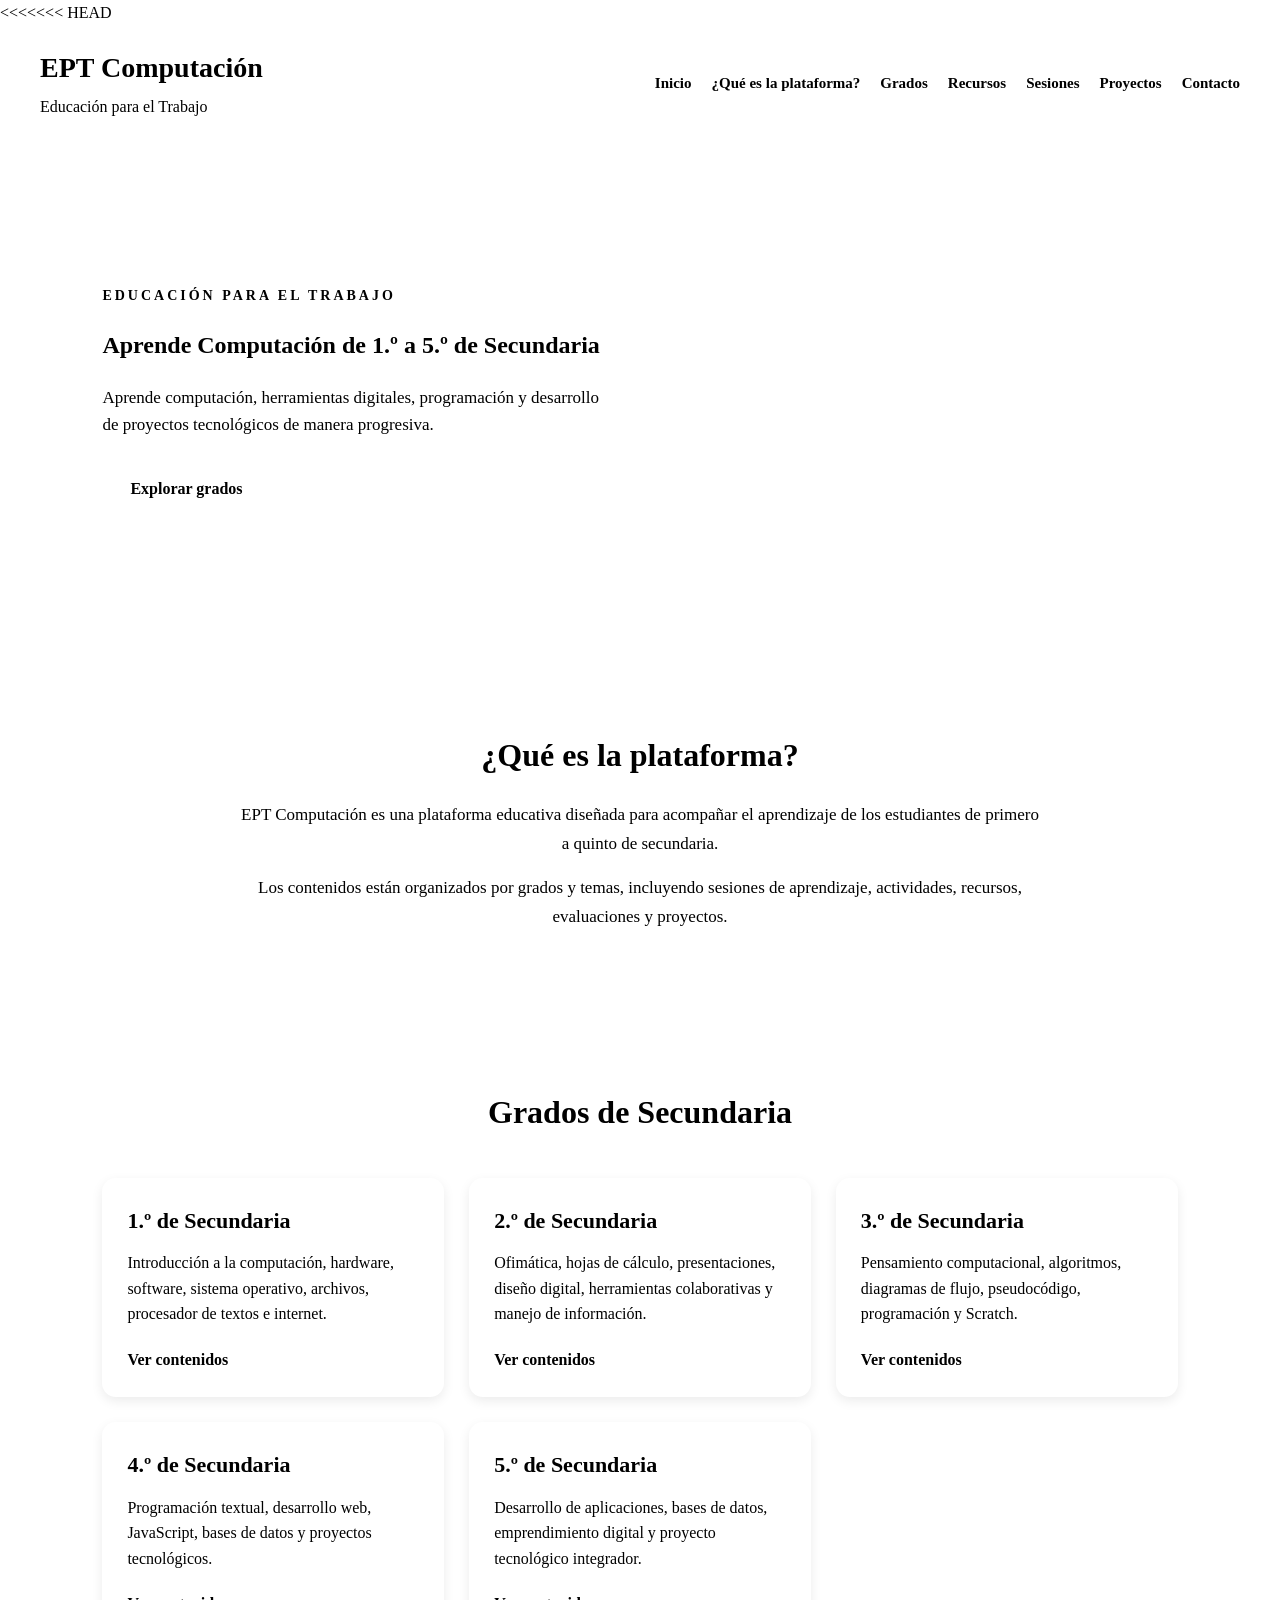
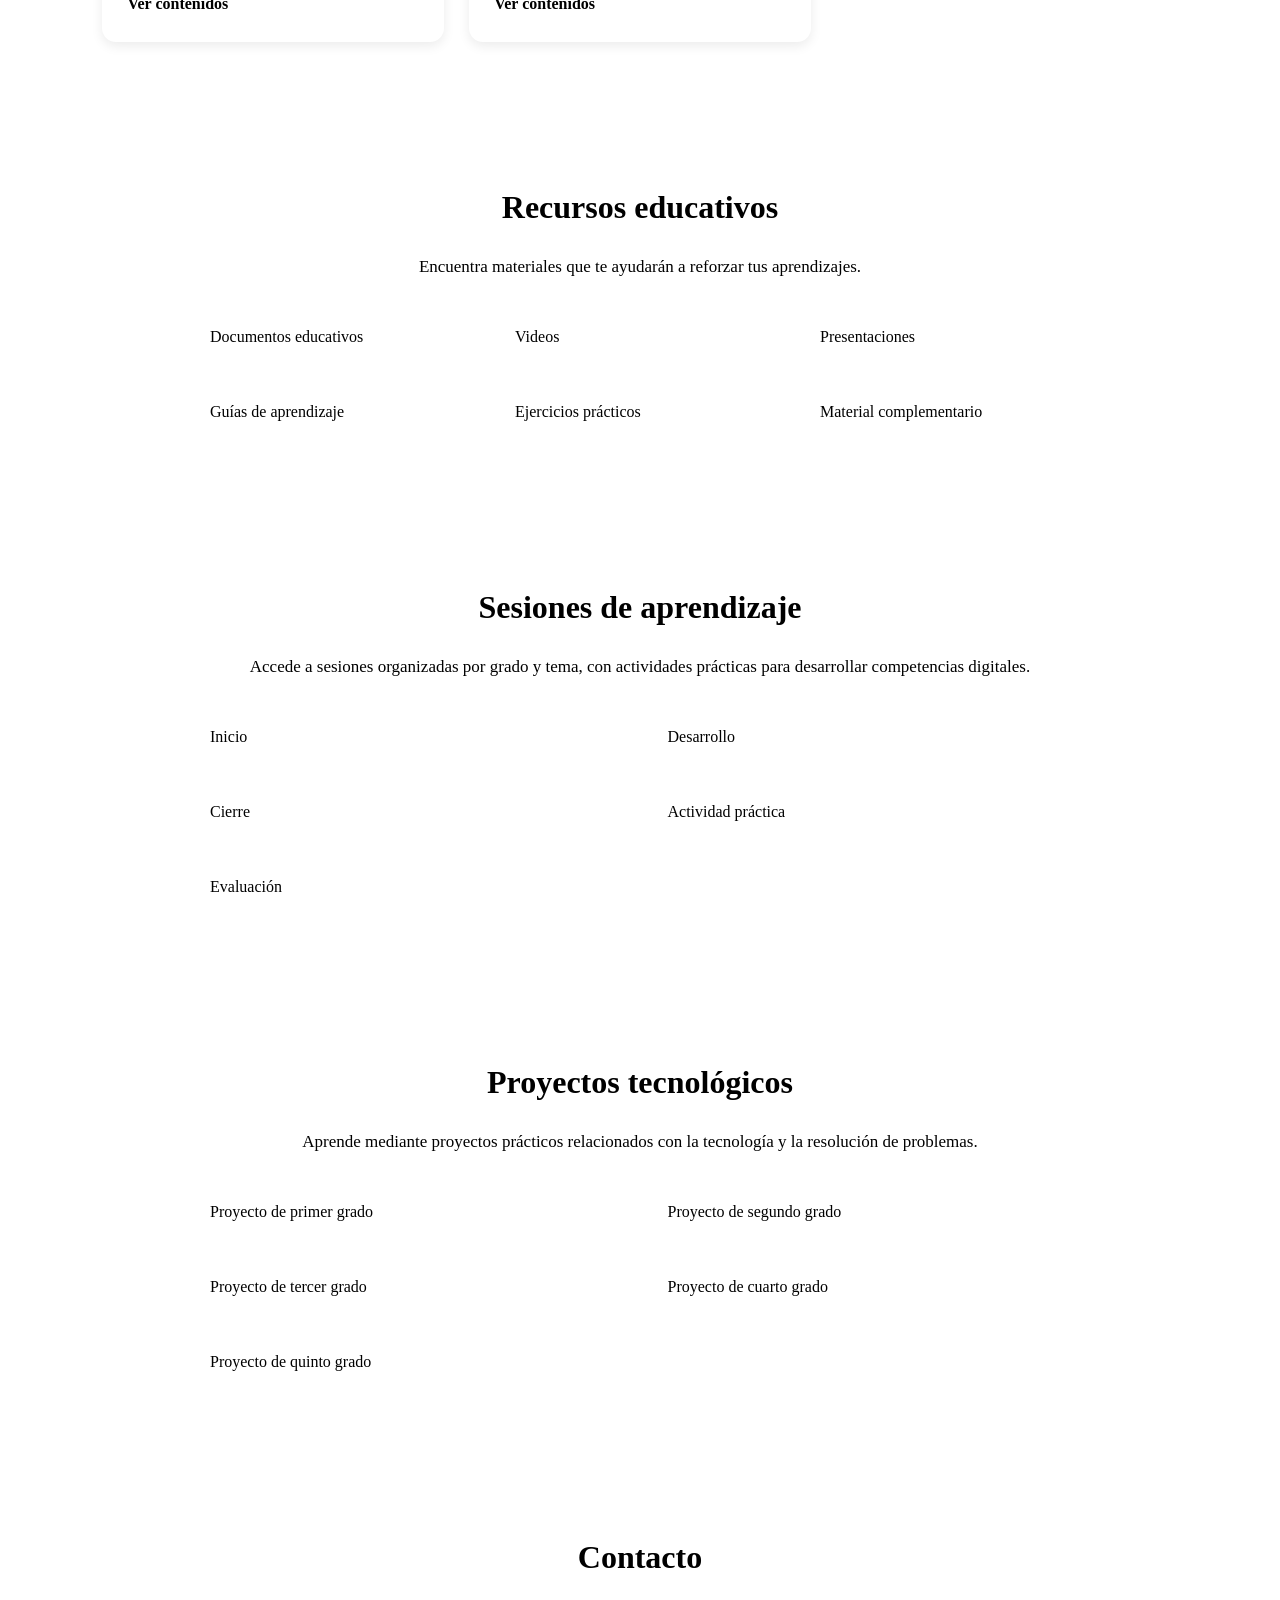
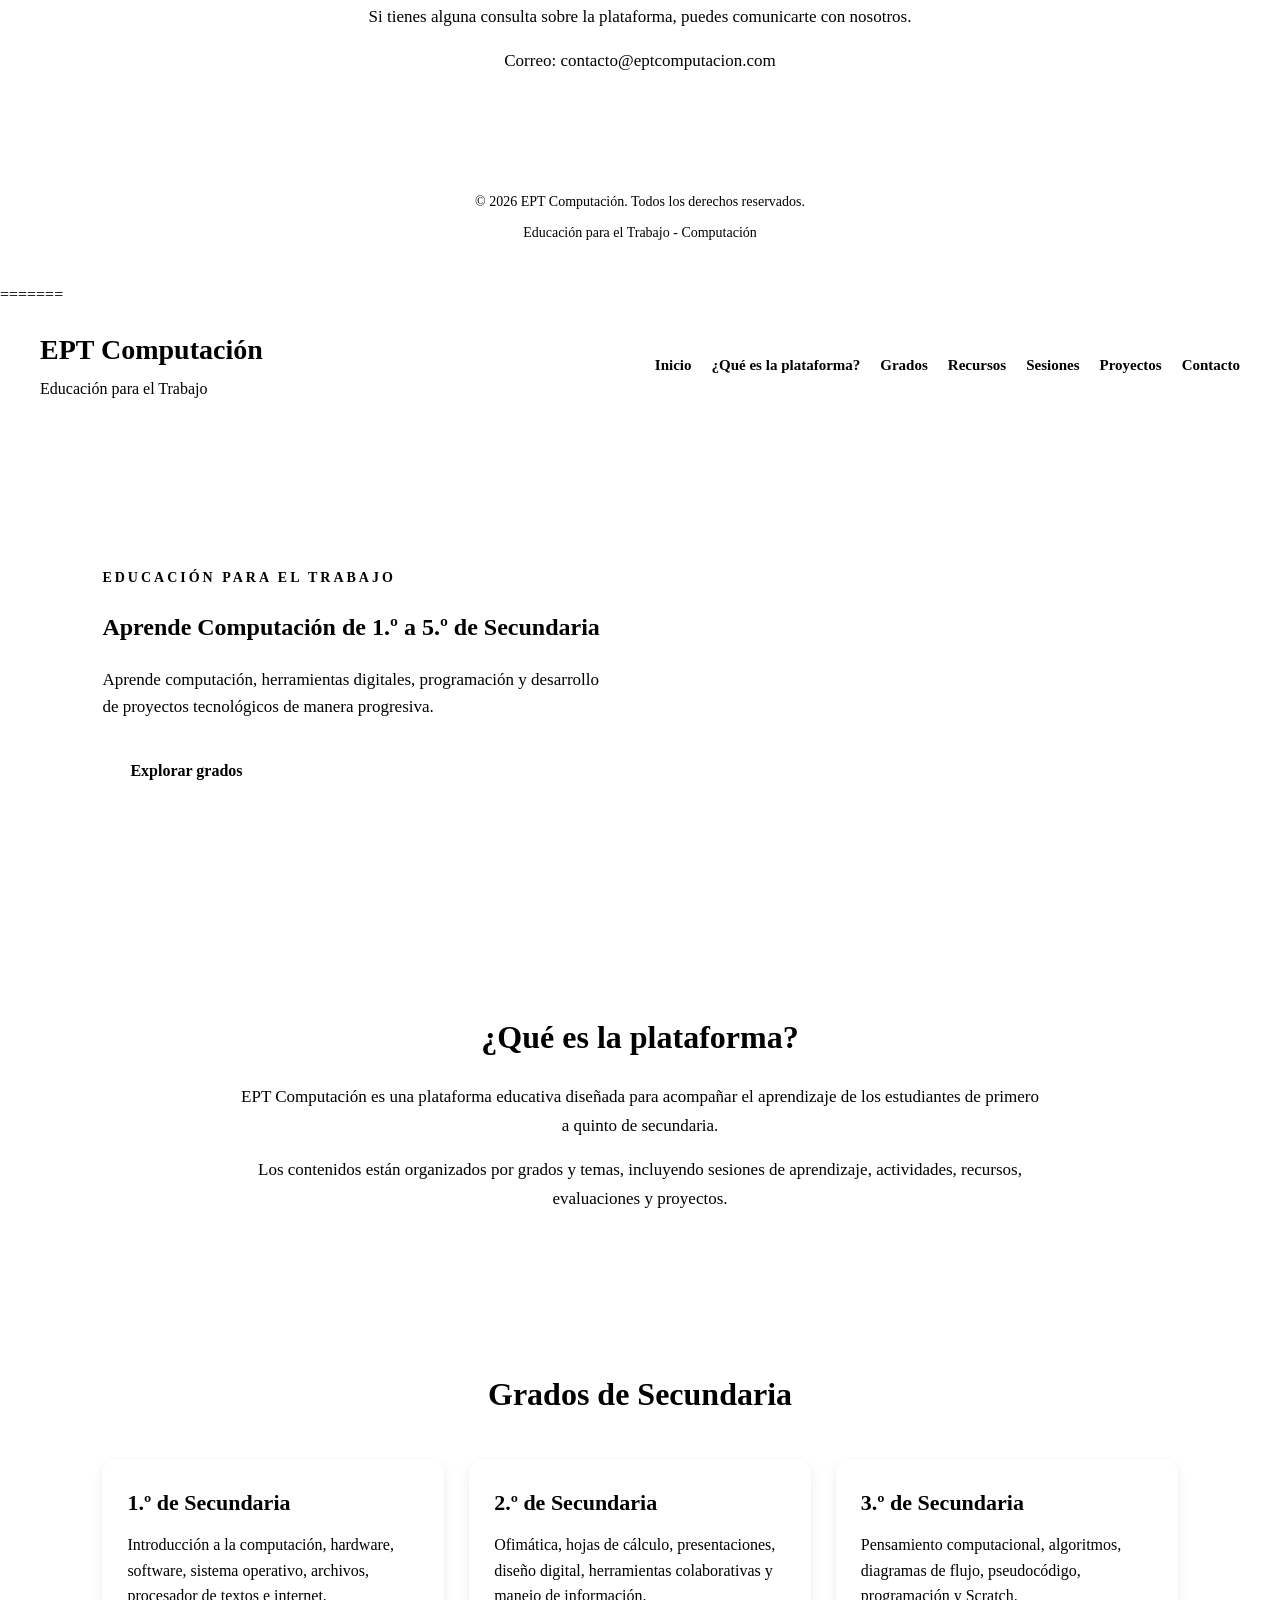
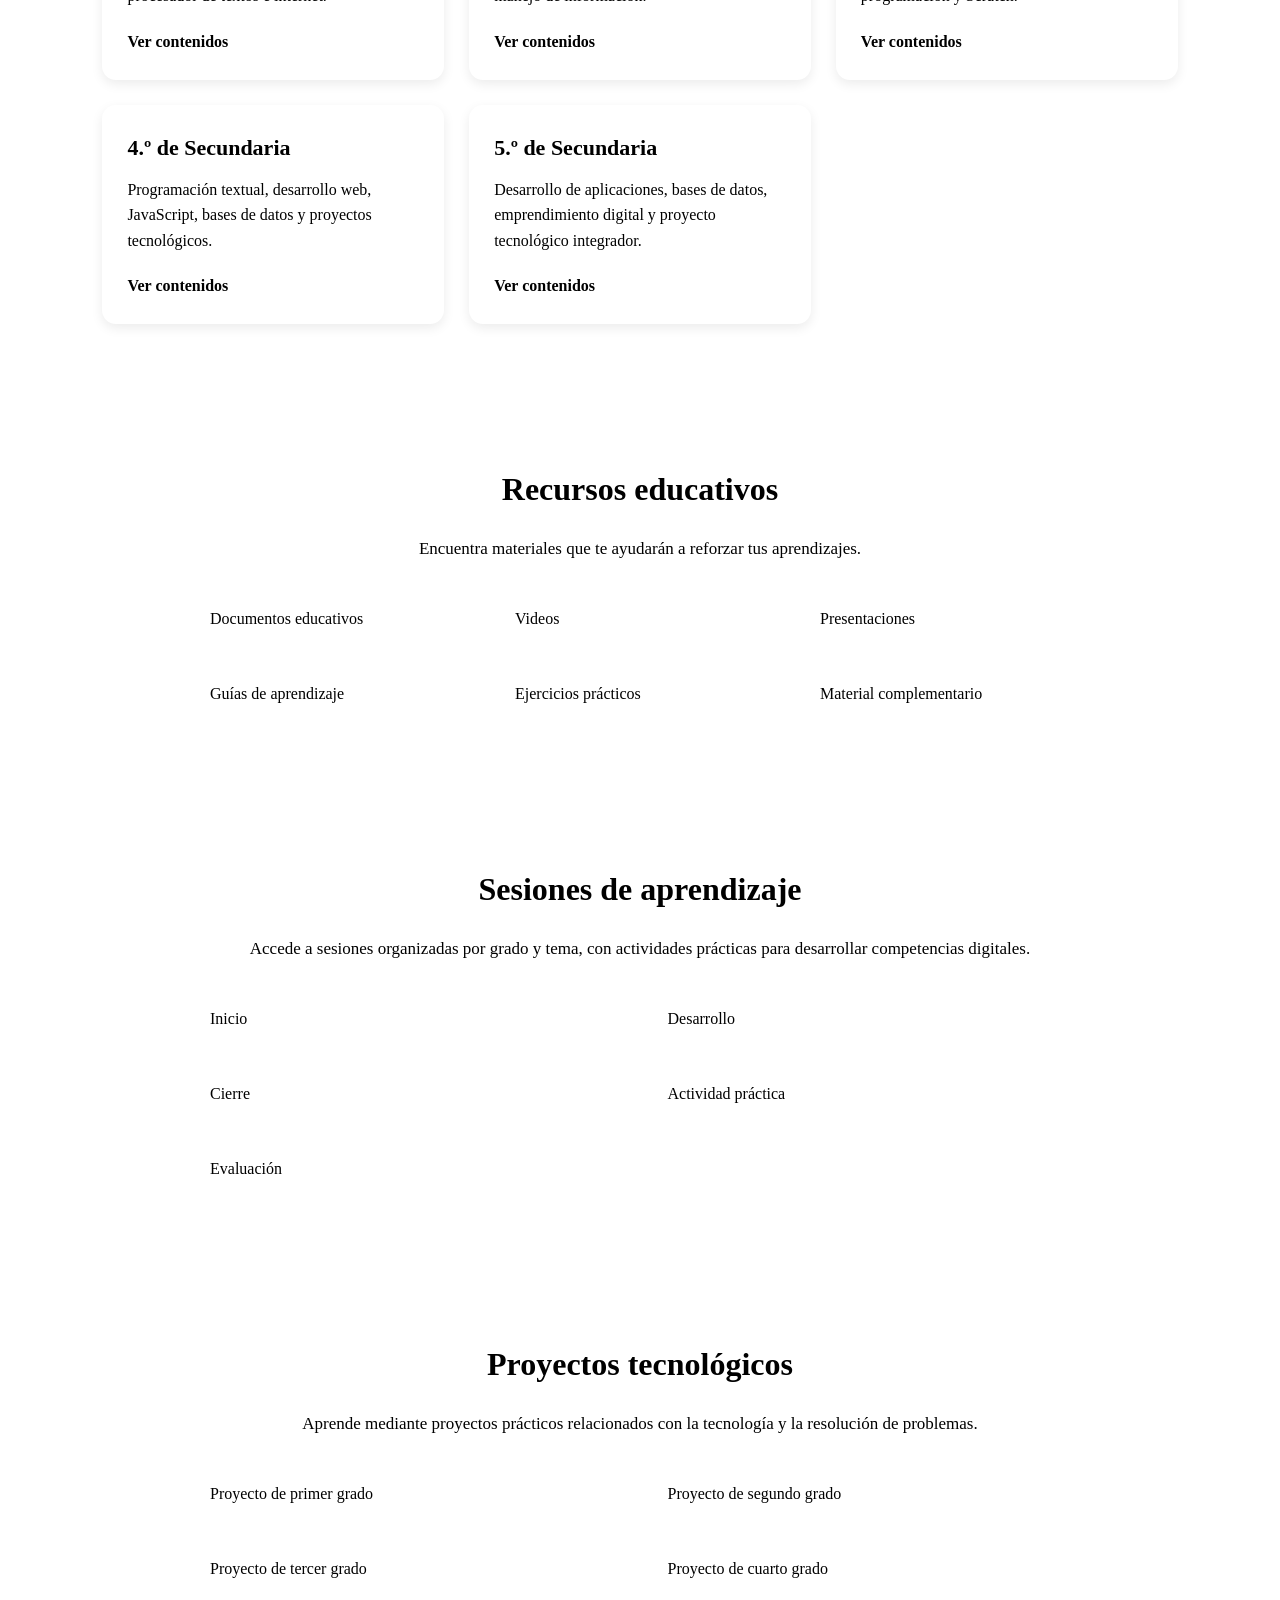
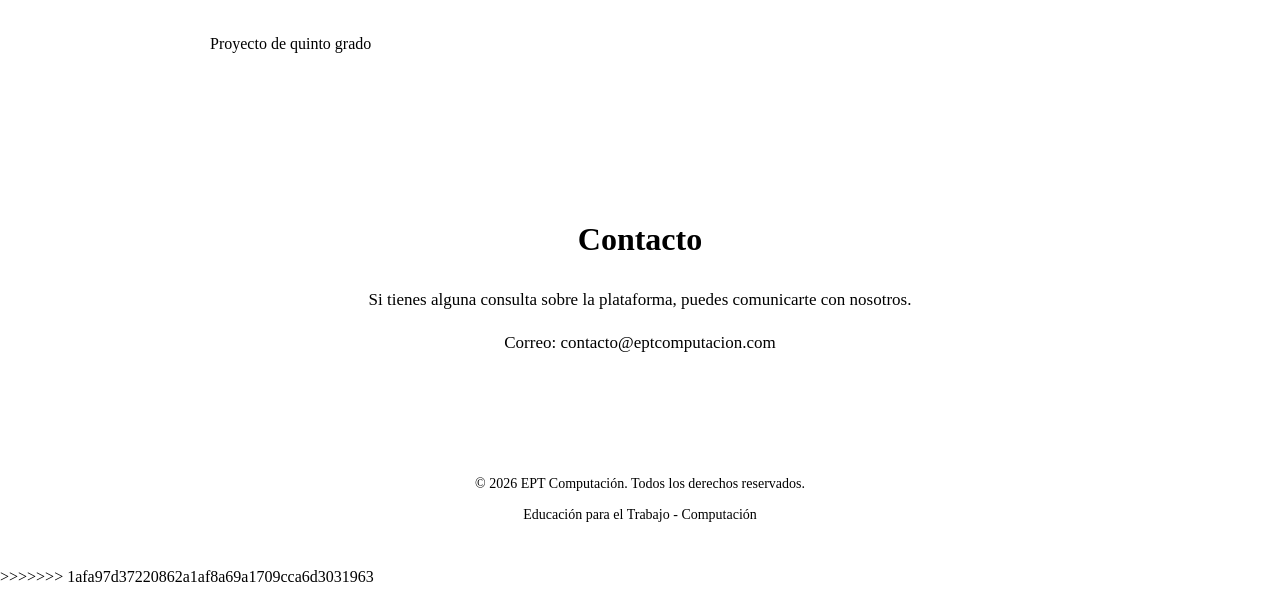
==== commit d70f0c65: "Resolviendo conflictos y fusionando con repositorio de GitHub" ====
--- a/inicio.html
+++ b/inicio.html
@@ -1,3 +1,4 @@
+<<<<<<< HEAD
 <!DOCTYPE html>
 <html lang="es">
 <head>
@@ -295,4 +296,304 @@
     </footer>
 
 </body>
-</html>+</html>
+=======
+<!DOCTYPE html>
+<html lang="es">
+<head>
+    <meta charset="UTF-8">
+    <meta name="viewport" content="width=device-width, initial-scale=1.0">
+    <link rel="stylesheet" href="css/estilos.css">
+    <link rel="preconnect" href="https://fonts.googleapis.com">
+    <link rel="preconnect" href="https://fonts.gstatic.com" crossorigin>
+    <link href="https://fonts.googleapis.com/css2?family=Nunito:wght@400;600;700;800&display=swap" rel="stylesheet">
+</head>
+
+<body>
+    <!-- =========================
+         ENCABEZADO
+    ========================== -->
+    <header>
+
+        <!-- Logo / Nombre -->
+        <div class="logo-principal">
+
+            <div>
+                <h1>EPT Computación</h1>
+                <p>Educación para el Trabajo</p>
+            </div>
+
+        </div>
+        <!-- Menú de navegación -->
+        <nav>
+            <ul>
+                <li><a href="index.html">Inicio</a></li>
+                <li><a href="#plataforma">¿Qué es la plataforma?</a></li>
+                <li><a href="#grados">Grados</a></li>
+                <li><a href="#recursos">Recursos</a></li>
+                <li><a href="#sesiones">Sesiones</a></li>
+                <li><a href="#proyectos">Proyectos</a></li>
+                <li><a href="#contacto">Contacto</a></li>
+            </ul>
+        </nav>
+
+    </header>
+    <!-- =========================
+         CONTENIDO PRINCIPAL
+    ========================== -->
+    <main>
+
+        <!-- PORTADA -->
+        <section id="inicio">
+
+            <div class="inicio-contenido">
+
+                <p class="inicio-etiqueta">
+                    EDUCACIÓN PARA EL TRABAJO
+                </p>
+
+                <h2>
+                    Aprende Computación
+                    de 1.º a 5.º de Secundaria
+                </h2>
+
+                <p class="inicio-descripcion">
+                    Aprende computación, herramientas digitales,
+                    programación y desarrollo de proyectos tecnológicos
+                    de manera progresiva.
+                </p>
+
+                <a href="#grados" class="boton-inicio">
+                    Explorar grados
+                </a>
+
+            </div>
+
+        </section>
+
+
+        <!-- =========================
+             ¿QUÉ ES LA PLATAFORMA?
+        ========================== -->
+        <section id="plataforma">
+
+            <h2>¿Qué es la plataforma?</h2>
+
+            <p>
+                EPT Computación es una plataforma educativa diseñada
+                para acompañar el aprendizaje de los estudiantes de
+                primero a quinto de secundaria.
+            </p>
+
+            <p>
+                Los contenidos están organizados por grados y temas,
+                incluyendo sesiones de aprendizaje, actividades,
+                recursos, evaluaciones y proyectos.
+            </p>
+
+        </section>
+
+
+        <!-- =========================
+             GRADOS
+        ========================== -->
+        <section id="grados">
+
+            <h2>Grados de Secundaria</h2>
+
+            <!-- PRIMER GRADO -->
+            <article>
+                <h3>1.º de Secundaria</h3>
+
+                <p>
+                    Introducción a la computación, hardware,
+                    software, sistema operativo, archivos,
+                    procesador de textos e internet.
+                </p>
+
+                <a href="grados/primero.html">
+                    Ver contenidos
+                </a>
+            </article>
+
+
+            <!-- SEGUNDO GRADO -->
+            <article>
+                <h3>2.º de Secundaria</h3>
+
+                <p>
+                    Ofimática, hojas de cálculo, presentaciones,
+                    diseño digital, herramientas colaborativas
+                    y manejo de información.
+                </p>
+
+                <a href="grados/segundo.html">
+                    Ver contenidos
+                </a>
+            </article>
+
+
+            <!-- TERCER GRADO -->
+            <article>
+                <h3>3.º de Secundaria</h3>
+
+                <p>
+                    Pensamiento computacional, algoritmos,
+                    diagramas de flujo, pseudocódigo,
+                    programación y Scratch.
+                </p>
+
+                <a href="grados/tercero.html">
+                    Ver contenidos
+                </a>
+            </article>
+
+
+            <!-- CUARTO GRADO -->
+            <article>
+                <h3>4.º de Secundaria</h3>
+
+                <p>
+                    Programación textual, desarrollo web,
+                    JavaScript, bases de datos y proyectos
+                    tecnológicos.
+                </p>
+
+                <a href="grados/cuarto.html">
+                    Ver contenidos
+                </a>
+            </article>
+
+
+            <!-- QUINTO GRADO -->
+            <article>
+                <h3>5.º de Secundaria</h3>
+
+                <p>
+                    Desarrollo de aplicaciones, bases de datos,
+                    emprendimiento digital y proyecto tecnológico
+                    integrador.
+                </p>
+
+                <a href="grados/quinto.html">
+                    Ver contenidos
+                </a>
+            </article>
+
+        </section>
+
+
+        <!-- =========================
+             RECURSOS
+        ========================== -->
+        <section id="recursos">
+
+            <h2>Recursos educativos</h2>
+
+            <p>
+                Encuentra materiales que te ayudarán a reforzar
+                tus aprendizajes.
+            </p>
+
+            <ul>
+                <li>Documentos educativos</li>
+                <li>Videos</li>
+                <li>Presentaciones</li>
+                <li>Guías de aprendizaje</li>
+                <li>Ejercicios prácticos</li>
+                <li>Material complementario</li>
+            </ul>
+
+        </section>
+
+
+        <!-- =========================
+             SESIONES
+        ========================== -->
+        <section id="sesiones">
+
+            <h2>Sesiones de aprendizaje</h2>
+
+            <p>
+                Accede a sesiones organizadas por grado y tema,
+                con actividades prácticas para desarrollar
+                competencias digitales.
+            </p>
+
+            <ul>
+                <li>Inicio</li>
+                <li>Desarrollo</li>
+                <li>Cierre</li>
+                <li>Actividad práctica</li>
+                <li>Evaluación</li>
+            </ul>
+
+        </section>
+
+
+        <!-- =========================
+             PROYECTOS
+        ========================== -->
+        <section id="proyectos">
+
+            <h2>Proyectos tecnológicos</h2>
+
+            <p>
+                Aprende mediante proyectos prácticos relacionados
+                con la tecnología y la resolución de problemas.
+            </p>
+
+            <ul>
+                <li>Proyecto de primer grado</li>
+                <li>Proyecto de segundo grado</li>
+                <li>Proyecto de tercer grado</li>
+                <li>Proyecto de cuarto grado</li>
+                <li>Proyecto de quinto grado</li>
+            </ul>
+
+        </section>
+
+
+        <!-- =========================
+             CONTACTO
+        ========================== -->
+        <section id="contacto">
+
+            <h2>Contacto</h2>
+
+            <p>
+                Si tienes alguna consulta sobre la plataforma,
+                puedes comunicarte con nosotros.
+            </p>
+
+            <p>
+                Correo:
+                <a href="mailto:contacto@eptcomputacion.com">
+                    contacto@eptcomputacion.com
+                </a>
+            </p>
+
+        </section>
+
+    </main>
+
+
+    <!-- =========================
+         PIE DE PÁGINA
+    ========================== -->
+    <footer>
+
+        <p>
+            &copy; 2026 EPT Computación.
+            Todos los derechos reservados.
+        </p>
+
+        <p>
+            Educación para el Trabajo - Computación
+        </p>
+
+    </footer>
+
+</body>
+</html>
+>>>>>>> 1afa97d37220862a1af8a69a1709cca6d3031963
--- a/css/estilos.css
+++ b/css/estilos.css
@@ -1,3 +1,4 @@
+<<<<<<< HEAD
 :root {
     /* Colores */
     --color-azul: #0078D4;
@@ -365,4 +366,373 @@
 footer p {
     margin-bottom: 8px;
     font-size: 14px;
+=======
+:root {
+    /* Colores */
+    --color-azul: #0078D4;
+    --color-verde: #107C10;
+    --color-amarillo: #FFB900;
+    --color-rojo: #E81123;
+
+    /* Complementario */
+    --color-azul-oscuro: #005A9E;
+
+    /* Fondos */
+    --color-blanco: #FFFFFF;
+    --color-fondo: #F3F6F9;
+
+    /* Textos */
+    --color-texto: #202124;
+    --color-texto-secundario: #5F6368;
+    
+    /* Fuentes */
+    --fuente-principal: "Nunito", sans-serif;
+}
+
+body {
+    font-family: var(--fuente-principal);
+    font-size: 16px;
+    color: var(--color-texto);
+    background-color: var(--color-fondo);
+    margin: 0;
+    line-height: 1.6;
+}
+
+h1,h2,h3 {
+    margin-top: 0;
+    font-weight: 800;
+}
+
+p {
+    margin-top: 0;
+}
+
+a {
+    color: var(--color-azul);
+    text-decoration: none;
+}
+
+a:hover {
+    text-decoration: underline;
+}
+
+header {
+    background-color: var(--color-azul);
+    color: var(--color-blanco);
+    padding: 20px 40px;
+
+    display: flex;
+    align-items: center;
+    justify-content: space-between;
+}
+
+header h1 {
+    margin-bottom: 4px;
+    font-size: 28px;
+}
+
+header p {
+    margin-bottom: 0;
+    color: var(--color-blanco);
+}
+
+.logo-principal {
+    display: flex;
+    align-items: center;
+}
+
+nav ul {
+    display: flex;
+    gap: 20px;
+    list-style: none;
+    margin: 0;
+    padding: 0;
+}
+
+nav a {
+    color: var(--color-blanco);
+    font-weight: 600;
+    font-size: 15px;
+}
+
+nav a:hover {
+    color: var(--color-amarillo);
+    text-decoration: none;
+}
+
+/* =========================================
+   PORTADA
+   ========================================= */
+#inicio {
+    min-height: 520px;
+    display: flex;
+    align-items: center;
+    padding: 115px 8%;
+    box-sizing: border-box;
+    background-image: url("../inicio/fondo-inicio.svg");
+    background-position: center;
+    background-size: cover;
+    background-repeat: no-repeat;
+    color: var(--color-blanco);
+}
+
+/* Contenido */
+.inicio-contenido {
+    max-width: 500px;
+    display: flex;
+    flex-direction: column;
+    align-items: flex-start;
+}
+
+#inicio-contenido h2 {
+    max-width: 500px;
+    margin: 15px 0 20px;
+    color: var(--color-blanco);
+    font-size: 48px;
+    line-height: 1.15;
+    font-weight: 800;
+}
+
+/* Etiqueta */
+.inicio-etiqueta {
+    margin: 0 0 18px;
+    color: var(--color-amarillo);
+    font-size: 14px;
+    font-weight: 800;
+    letter-spacing: 3px;
+}
+
+/* Descripción */
+.inicio-descripcion {
+    max-width: 500px;
+    font-size: 17px;
+    line-height: 1.6;
+    margin: 0 0 25px;
+}
+
+/* Botón */
+.boton-inicio {
+    display: inline-block;
+    background-color: var(--color-blanco);
+    color: var(--color-azul-oscuro);
+    padding: 13px 28px;
+    border-radius: 8px;
+    font-weight: 800;
+    text-decoration: none;
+    transition: transform 0.2s ease, background-color 0.2s ease;
+}
+.boton-inicio:hover {
+    background-color: var(--color-amarillo);
+    color: var(--color-texto);
+    text-decoration: none;
+    transform: translateY(-2px);
+}
+
+section {
+    padding: 60px 40px;
+}
+
+#plataforma {
+    background-color: var(--color-blanco);
+    text-align: center;
+    padding: 70px 8%;
+}
+#plataforma h2 {
+    color: var(--color-azul-oscuro);
+    font-size: 32px;
+    margin: 0 0 20px;
+}
+#plataforma p {
+    max-width: 800px;
+    margin: 0 auto 15px;
+    color: var(--color-texto-secundario);
+    font-size: 17px;
+    line-height: 1.7;
+}
+#grados {
+    padding: 70px 8%;
+    background-color: var(--color-fondo);
+    display: grid;
+    grid-template-columns: repeat(3, 1fr);
+    gap: 25px;
+}
+#grados h2 {
+    grid-column: 1 / -1;
+    text-align: center;
+    color: var(--color-azul-oscuro);
+    font-size: 32px;
+    margin: 0 0 15px;
+}
+#grados article {
+    background-color: var(--color-blanco);
+    padding: 25px;
+    border-radius: 14px;
+    border-top: 4px solid var(--color-azul);
+    box-shadow: 0 4px 12px rgba(0, 0, 0, 0.08);
+    transition: transform 0.2s ease, box-shadow 0.2s ease;
+}
+#grados article h3 {
+    color: var(--color-azul);
+    font-size: 22px;
+    margin: 0 0 12px;
+}
+#grados article p {
+    color: var(--color-texto-secundario);
+    font-size: 16px;
+    line-height: 1.6;
+    margin: 0 0 20px;
+}
+#grados article a {
+    display: inline-block;
+    color: var(--color-azul);
+    font-weight: 700;
+    text-decoration: none;
+    transition: color 0.2s ease;
+}
+#grados article a:hover {
+    color: var(--color-azul-oscuro);
+    text-decoration: underline;
+}
+#grados article:hover {
+    transform: translateY(-5px);
+    box-shadow: 0 8px 20px rgba(0, 0, 0, 0.12);
+}
+#recursos {
+    padding: 70px 8%;
+    background-color: var(--color-blanco);
+}
+#recursos h2 {
+    color: var(--color-azul-oscuro);
+    font-size: 32px;
+    text-align: center;
+    margin: 0 0 20px;
+}
+#recursos p {
+    max-width: 800px;
+    margin: 0 auto 25px;
+    color: var(--color-texto-secundario);
+    font-size: 17px;
+    line-height: 1.7;
+    text-align: center;
+}
+#recursos ul {
+    max-width: 900px;
+    margin: 0 auto;
+    padding: 0;
+    list-style: none;
+    display: grid;
+    grid-template-columns: repeat(3, 1fr);
+    gap: 15px;
+}
+#recursos li {
+    background-color: var(--color-fondo);
+    padding: 18px 20px;
+    margin: 0;
+    border-left: 4px solid var(--color-azul);
+    border-radius: 8px;
+    color: var(--color-texto);
+    line-height: 1.5;
+}
+#sesiones {
+    padding: 70px 8%;
+    background-color: var(--color-fondo);
+}
+#sesiones h2 {
+    color: var(--color-azul-oscuro);
+    font-size: 32px;
+    text-align: center;
+    margin: 0 0 20px;
+}
+#sesiones p {
+    max-width: 800px;
+    margin: 0 auto 25px;
+    color: var(--color-texto-secundario);
+    font-size: 17px;
+    line-height: 1.7;
+    text-align: center;
+}
+#sesiones ul {
+    max-width: 900px;
+    margin: 0 auto;
+    padding: 0;
+    list-style: none;
+    display: grid;
+    grid-template-columns: repeat(2, 1fr);
+    gap: 15px;
+}
+#sesiones li {
+    background-color: var(--color-blanco);
+    padding: 18px 20px;
+    margin: 0;
+    border-left: 4px solid var(--color-amarillo);
+    border-radius: 8px;
+    color: var(--color-texto);
+    line-height: 1.5;
+}
+
+#proyectos {
+    padding: 70px 8%;
+    background-color: var(--color-blanco);
+}
+#proyectos h2 {
+    color: var(--color-azul-oscuro);
+    font-size: 32px;
+    text-align: center;
+    margin: 0 0 20px;
+}
+#proyectos p {
+    max-width: 800px;
+    margin: 0 auto 25px;
+    color: var(--color-texto-secundario);
+    font-size: 17px;
+    line-height: 1.7;
+    text-align: center;
+}
+#proyectos ul {
+    max-width: 900px;
+    margin: 0 auto;
+    padding: 0;
+    list-style: none;
+    display: grid;
+    grid-template-columns: repeat(2, 1fr);
+    gap: 15px;
+}
+#proyectos li {
+    background-color: var(--color-fondo);
+    padding: 18px 20px;
+    margin: 0;
+    border-left: 4px solid var(--color-verde);
+    border-radius: 8px;
+    color: var(--color-texto);
+    line-height: 1.5;
+}
+#contacto {
+    padding: 70px 8%;
+    background-color: var(--color-fondo);
+    text-align: center;
+}
+#contacto h2 {
+    color: var(--color-azul-oscuro);
+    font-size: 32px;
+    margin: 0 0 20px;
+}
+#contacto p {
+    max-width: 700px;
+    margin: 0 auto 15px;
+    color: var(--color-texto-secundario);
+    font-size: 17px;
+    line-height: 1.7;
+}
+
+footer {
+    background-color: var(--color-azul-oscuro);
+    color: var(--color-blanco);
+    padding: 30px 40px;
+    text-align: center;
+}
+
+footer p {
+    margin-bottom: 8px;
+    font-size: 14px;
+>>>>>>> 1afa97d37220862a1af8a69a1709cca6d3031963
 }
--- a/css/estilos.css
+++ b/css/estilos.css
@@ -1,3 +1,4 @@
+<<<<<<< HEAD
 :root {
     /* Colores */
     --color-azul: #0078D4;
@@ -365,4 +366,373 @@
 footer p {
     margin-bottom: 8px;
     font-size: 14px;
+=======
+:root {
+    /* Colores */
+    --color-azul: #0078D4;
+    --color-verde: #107C10;
+    --color-amarillo: #FFB900;
+    --color-rojo: #E81123;
+
+    /* Complementario */
+    --color-azul-oscuro: #005A9E;
+
+    /* Fondos */
+    --color-blanco: #FFFFFF;
+    --color-fondo: #F3F6F9;
+
+    /* Textos */
+    --color-texto: #202124;
+    --color-texto-secundario: #5F6368;
+    
+    /* Fuentes */
+    --fuente-principal: "Nunito", sans-serif;
+}
+
+body {
+    font-family: var(--fuente-principal);
+    font-size: 16px;
+    color: var(--color-texto);
+    background-color: var(--color-fondo);
+    margin: 0;
+    line-height: 1.6;
+}
+
+h1,h2,h3 {
+    margin-top: 0;
+    font-weight: 800;
+}
+
+p {
+    margin-top: 0;
+}
+
+a {
+    color: var(--color-azul);
+    text-decoration: none;
+}
+
+a:hover {
+    text-decoration: underline;
+}
+
+header {
+    background-color: var(--color-azul);
+    color: var(--color-blanco);
+    padding: 20px 40px;
+
+    display: flex;
+    align-items: center;
+    justify-content: space-between;
+}
+
+header h1 {
+    margin-bottom: 4px;
+    font-size: 28px;
+}
+
+header p {
+    margin-bottom: 0;
+    color: var(--color-blanco);
+}
+
+.logo-principal {
+    display: flex;
+    align-items: center;
+}
+
+nav ul {
+    display: flex;
+    gap: 20px;
+    list-style: none;
+    margin: 0;
+    padding: 0;
+}
+
+nav a {
+    color: var(--color-blanco);
+    font-weight: 600;
+    font-size: 15px;
+}
+
+nav a:hover {
+    color: var(--color-amarillo);
+    text-decoration: none;
+}
+
+/* =========================================
+   PORTADA
+   ========================================= */
+#inicio {
+    min-height: 520px;
+    display: flex;
+    align-items: center;
+    padding: 115px 8%;
+    box-sizing: border-box;
+    background-image: url("../inicio/fondo-inicio.svg");
+    background-position: center;
+    background-size: cover;
+    background-repeat: no-repeat;
+    color: var(--color-blanco);
+}
+
+/* Contenido */
+.inicio-contenido {
+    max-width: 500px;
+    display: flex;
+    flex-direction: column;
+    align-items: flex-start;
+}
+
+#inicio-contenido h2 {
+    max-width: 500px;
+    margin: 15px 0 20px;
+    color: var(--color-blanco);
+    font-size: 48px;
+    line-height: 1.15;
+    font-weight: 800;
+}
+
+/* Etiqueta */
+.inicio-etiqueta {
+    margin: 0 0 18px;
+    color: var(--color-amarillo);
+    font-size: 14px;
+    font-weight: 800;
+    letter-spacing: 3px;
+}
+
+/* Descripción */
+.inicio-descripcion {
+    max-width: 500px;
+    font-size: 17px;
+    line-height: 1.6;
+    margin: 0 0 25px;
+}
+
+/* Botón */
+.boton-inicio {
+    display: inline-block;
+    background-color: var(--color-blanco);
+    color: var(--color-azul-oscuro);
+    padding: 13px 28px;
+    border-radius: 8px;
+    font-weight: 800;
+    text-decoration: none;
+    transition: transform 0.2s ease, background-color 0.2s ease;
+}
+.boton-inicio:hover {
+    background-color: var(--color-amarillo);
+    color: var(--color-texto);
+    text-decoration: none;
+    transform: translateY(-2px);
+}
+
+section {
+    padding: 60px 40px;
+}
+
+#plataforma {
+    background-color: var(--color-blanco);
+    text-align: center;
+    padding: 70px 8%;
+}
+#plataforma h2 {
+    color: var(--color-azul-oscuro);
+    font-size: 32px;
+    margin: 0 0 20px;
+}
+#plataforma p {
+    max-width: 800px;
+    margin: 0 auto 15px;
+    color: var(--color-texto-secundario);
+    font-size: 17px;
+    line-height: 1.7;
+}
+#grados {
+    padding: 70px 8%;
+    background-color: var(--color-fondo);
+    display: grid;
+    grid-template-columns: repeat(3, 1fr);
+    gap: 25px;
+}
+#grados h2 {
+    grid-column: 1 / -1;
+    text-align: center;
+    color: var(--color-azul-oscuro);
+    font-size: 32px;
+    margin: 0 0 15px;
+}
+#grados article {
+    background-color: var(--color-blanco);
+    padding: 25px;
+    border-radius: 14px;
+    border-top: 4px solid var(--color-azul);
+    box-shadow: 0 4px 12px rgba(0, 0, 0, 0.08);
+    transition: transform 0.2s ease, box-shadow 0.2s ease;
+}
+#grados article h3 {
+    color: var(--color-azul);
+    font-size: 22px;
+    margin: 0 0 12px;
+}
+#grados article p {
+    color: var(--color-texto-secundario);
+    font-size: 16px;
+    line-height: 1.6;
+    margin: 0 0 20px;
+}
+#grados article a {
+    display: inline-block;
+    color: var(--color-azul);
+    font-weight: 700;
+    text-decoration: none;
+    transition: color 0.2s ease;
+}
+#grados article a:hover {
+    color: var(--color-azul-oscuro);
+    text-decoration: underline;
+}
+#grados article:hover {
+    transform: translateY(-5px);
+    box-shadow: 0 8px 20px rgba(0, 0, 0, 0.12);
+}
+#recursos {
+    padding: 70px 8%;
+    background-color: var(--color-blanco);
+}
+#recursos h2 {
+    color: var(--color-azul-oscuro);
+    font-size: 32px;
+    text-align: center;
+    margin: 0 0 20px;
+}
+#recursos p {
+    max-width: 800px;
+    margin: 0 auto 25px;
+    color: var(--color-texto-secundario);
+    font-size: 17px;
+    line-height: 1.7;
+    text-align: center;
+}
+#recursos ul {
+    max-width: 900px;
+    margin: 0 auto;
+    padding: 0;
+    list-style: none;
+    display: grid;
+    grid-template-columns: repeat(3, 1fr);
+    gap: 15px;
+}
+#recursos li {
+    background-color: var(--color-fondo);
+    padding: 18px 20px;
+    margin: 0;
+    border-left: 4px solid var(--color-azul);
+    border-radius: 8px;
+    color: var(--color-texto);
+    line-height: 1.5;
+}
+#sesiones {
+    padding: 70px 8%;
+    background-color: var(--color-fondo);
+}
+#sesiones h2 {
+    color: var(--color-azul-oscuro);
+    font-size: 32px;
+    text-align: center;
+    margin: 0 0 20px;
+}
+#sesiones p {
+    max-width: 800px;
+    margin: 0 auto 25px;
+    color: var(--color-texto-secundario);
+    font-size: 17px;
+    line-height: 1.7;
+    text-align: center;
+}
+#sesiones ul {
+    max-width: 900px;
+    margin: 0 auto;
+    padding: 0;
+    list-style: none;
+    display: grid;
+    grid-template-columns: repeat(2, 1fr);
+    gap: 15px;
+}
+#sesiones li {
+    background-color: var(--color-blanco);
+    padding: 18px 20px;
+    margin: 0;
+    border-left: 4px solid var(--color-amarillo);
+    border-radius: 8px;
+    color: var(--color-texto);
+    line-height: 1.5;
+}
+
+#proyectos {
+    padding: 70px 8%;
+    background-color: var(--color-blanco);
+}
+#proyectos h2 {
+    color: var(--color-azul-oscuro);
+    font-size: 32px;
+    text-align: center;
+    margin: 0 0 20px;
+}
+#proyectos p {
+    max-width: 800px;
+    margin: 0 auto 25px;
+    color: var(--color-texto-secundario);
+    font-size: 17px;
+    line-height: 1.7;
+    text-align: center;
+}
+#proyectos ul {
+    max-width: 900px;
+    margin: 0 auto;
+    padding: 0;
+    list-style: none;
+    display: grid;
+    grid-template-columns: repeat(2, 1fr);
+    gap: 15px;
+}
+#proyectos li {
+    background-color: var(--color-fondo);
+    padding: 18px 20px;
+    margin: 0;
+    border-left: 4px solid var(--color-verde);
+    border-radius: 8px;
+    color: var(--color-texto);
+    line-height: 1.5;
+}
+#contacto {
+    padding: 70px 8%;
+    background-color: var(--color-fondo);
+    text-align: center;
+}
+#contacto h2 {
+    color: var(--color-azul-oscuro);
+    font-size: 32px;
+    margin: 0 0 20px;
+}
+#contacto p {
+    max-width: 700px;
+    margin: 0 auto 15px;
+    color: var(--color-texto-secundario);
+    font-size: 17px;
+    line-height: 1.7;
+}
+
+footer {
+    background-color: var(--color-azul-oscuro);
+    color: var(--color-blanco);
+    padding: 30px 40px;
+    text-align: center;
+}
+
+footer p {
+    margin-bottom: 8px;
+    font-size: 14px;
+>>>>>>> 1afa97d37220862a1af8a69a1709cca6d3031963
 }
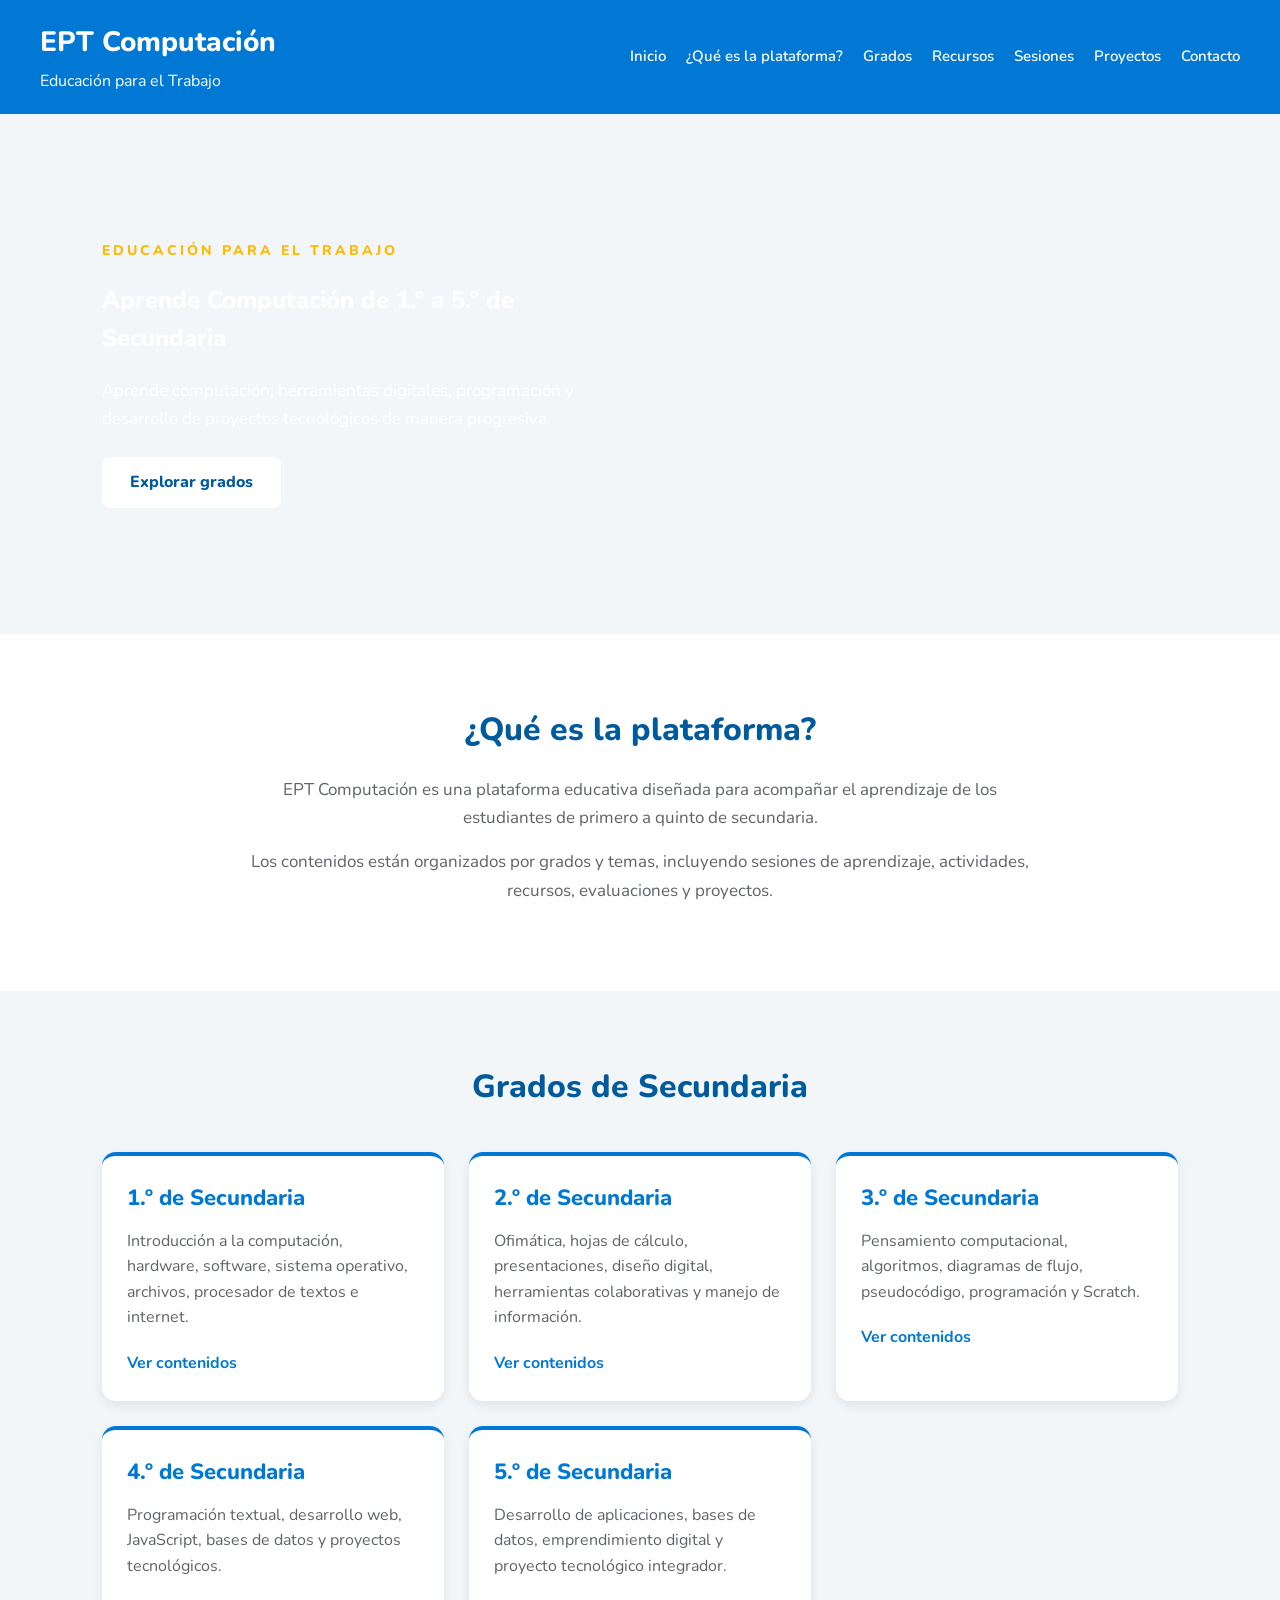
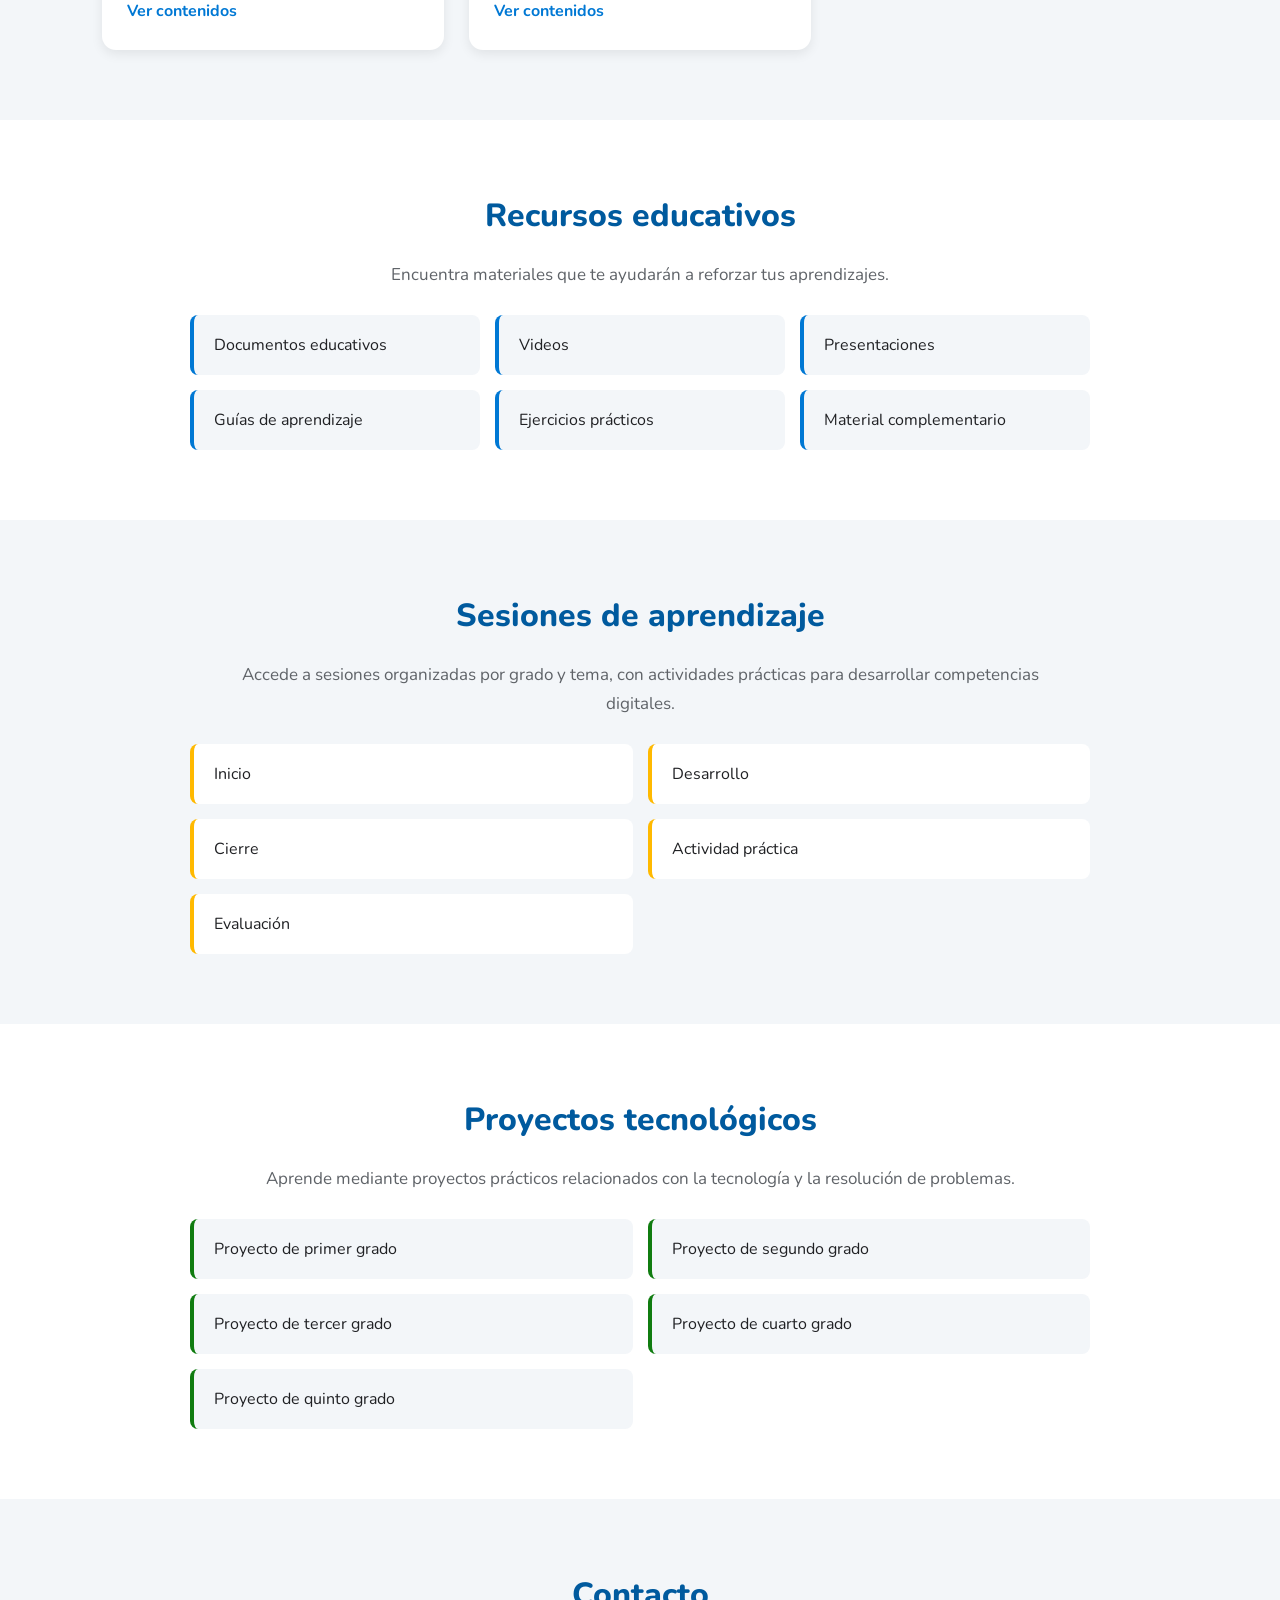
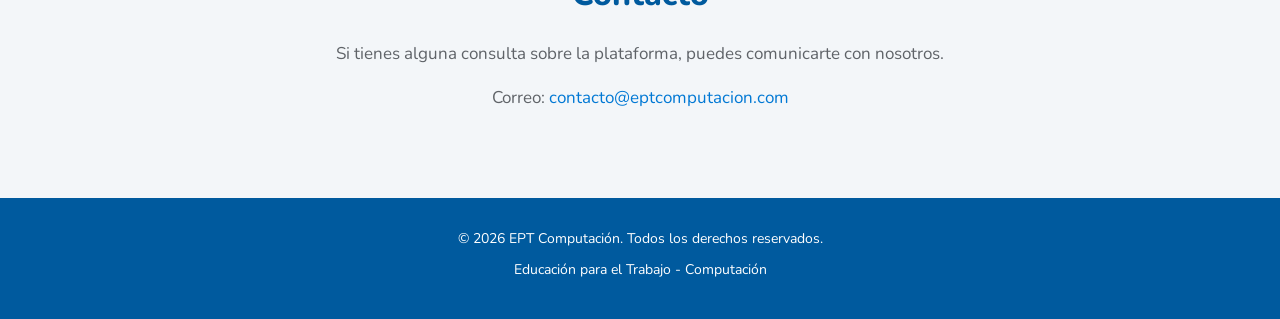
==== commit a0cd1b6a: "Limpieza de código duplicado dentro de los archivos" ====
--- a/inicio.html
+++ b/inicio.html
@@ -1,4 +1,3 @@
-<<<<<<< HEAD
 <!DOCTYPE html>
 <html lang="es">
 <head>
@@ -297,303 +296,3 @@
 
 </body>
 </html>
-=======
-<!DOCTYPE html>
-<html lang="es">
-<head>
-    <meta charset="UTF-8">
-    <meta name="viewport" content="width=device-width, initial-scale=1.0">
-    <link rel="stylesheet" href="css/estilos.css">
-    <link rel="preconnect" href="https://fonts.googleapis.com">
-    <link rel="preconnect" href="https://fonts.gstatic.com" crossorigin>
-    <link href="https://fonts.googleapis.com/css2?family=Nunito:wght@400;600;700;800&display=swap" rel="stylesheet">
-</head>
-
-<body>
-    <!-- =========================
-         ENCABEZADO
-    ========================== -->
-    <header>
-
-        <!-- Logo / Nombre -->
-        <div class="logo-principal">
-
-            <div>
-                <h1>EPT Computación</h1>
-                <p>Educación para el Trabajo</p>
-            </div>
-
-        </div>
-        <!-- Menú de navegación -->
-        <nav>
-            <ul>
-                <li><a href="index.html">Inicio</a></li>
-                <li><a href="#plataforma">¿Qué es la plataforma?</a></li>
-                <li><a href="#grados">Grados</a></li>
-                <li><a href="#recursos">Recursos</a></li>
-                <li><a href="#sesiones">Sesiones</a></li>
-                <li><a href="#proyectos">Proyectos</a></li>
-                <li><a href="#contacto">Contacto</a></li>
-            </ul>
-        </nav>
-
-    </header>
-    <!-- =========================
-         CONTENIDO PRINCIPAL
-    ========================== -->
-    <main>
-
-        <!-- PORTADA -->
-        <section id="inicio">
-
-            <div class="inicio-contenido">
-
-                <p class="inicio-etiqueta">
-                    EDUCACIÓN PARA EL TRABAJO
-                </p>
-
-                <h2>
-                    Aprende Computación
-                    de 1.º a 5.º de Secundaria
-                </h2>
-
-                <p class="inicio-descripcion">
-                    Aprende computación, herramientas digitales,
-                    programación y desarrollo de proyectos tecnológicos
-                    de manera progresiva.
-                </p>
-
-                <a href="#grados" class="boton-inicio">
-                    Explorar grados
-                </a>
-
-            </div>
-
-        </section>
-
-
-        <!-- =========================
-             ¿QUÉ ES LA PLATAFORMA?
-        ========================== -->
-        <section id="plataforma">
-
-            <h2>¿Qué es la plataforma?</h2>
-
-            <p>
-                EPT Computación es una plataforma educativa diseñada
-                para acompañar el aprendizaje de los estudiantes de
-                primero a quinto de secundaria.
-            </p>
-
-            <p>
-                Los contenidos están organizados por grados y temas,
-                incluyendo sesiones de aprendizaje, actividades,
-                recursos, evaluaciones y proyectos.
-            </p>
-
-        </section>
-
-
-        <!-- =========================
-             GRADOS
-        ========================== -->
-        <section id="grados">
-
-            <h2>Grados de Secundaria</h2>
-
-            <!-- PRIMER GRADO -->
-            <article>
-                <h3>1.º de Secundaria</h3>
-
-                <p>
-                    Introducción a la computación, hardware,
-                    software, sistema operativo, archivos,
-                    procesador de textos e internet.
-                </p>
-
-                <a href="grados/primero.html">
-                    Ver contenidos
-                </a>
-            </article>
-
-
-            <!-- SEGUNDO GRADO -->
-            <article>
-                <h3>2.º de Secundaria</h3>
-
-                <p>
-                    Ofimática, hojas de cálculo, presentaciones,
-                    diseño digital, herramientas colaborativas
-                    y manejo de información.
-                </p>
-
-                <a href="grados/segundo.html">
-                    Ver contenidos
-                </a>
-            </article>
-
-
-            <!-- TERCER GRADO -->
-            <article>
-                <h3>3.º de Secundaria</h3>
-
-                <p>
-                    Pensamiento computacional, algoritmos,
-                    diagramas de flujo, pseudocódigo,
-                    programación y Scratch.
-                </p>
-
-                <a href="grados/tercero.html">
-                    Ver contenidos
-                </a>
-            </article>
-
-
-            <!-- CUARTO GRADO -->
-            <article>
-                <h3>4.º de Secundaria</h3>
-
-                <p>
-                    Programación textual, desarrollo web,
-                    JavaScript, bases de datos y proyectos
-                    tecnológicos.
-                </p>
-
-                <a href="grados/cuarto.html">
-                    Ver contenidos
-                </a>
-            </article>
-
-
-            <!-- QUINTO GRADO -->
-            <article>
-                <h3>5.º de Secundaria</h3>
-
-                <p>
-                    Desarrollo de aplicaciones, bases de datos,
-                    emprendimiento digital y proyecto tecnológico
-                    integrador.
-                </p>
-
-                <a href="grados/quinto.html">
-                    Ver contenidos
-                </a>
-            </article>
-
-        </section>
-
-
-        <!-- =========================
-             RECURSOS
-        ========================== -->
-        <section id="recursos">
-
-            <h2>Recursos educativos</h2>
-
-            <p>
-                Encuentra materiales que te ayudarán a reforzar
-                tus aprendizajes.
-            </p>
-
-            <ul>
-                <li>Documentos educativos</li>
-                <li>Videos</li>
-                <li>Presentaciones</li>
-                <li>Guías de aprendizaje</li>
-                <li>Ejercicios prácticos</li>
-                <li>Material complementario</li>
-            </ul>
-
-        </section>
-
-
-        <!-- =========================
-             SESIONES
-        ========================== -->
-        <section id="sesiones">
-
-            <h2>Sesiones de aprendizaje</h2>
-
-            <p>
-                Accede a sesiones organizadas por grado y tema,
-                con actividades prácticas para desarrollar
-                competencias digitales.
-            </p>
-
-            <ul>
-                <li>Inicio</li>
-                <li>Desarrollo</li>
-                <li>Cierre</li>
-                <li>Actividad práctica</li>
-                <li>Evaluación</li>
-            </ul>
-
-        </section>
-
-
-        <!-- =========================
-             PROYECTOS
-        ========================== -->
-        <section id="proyectos">
-
-            <h2>Proyectos tecnológicos</h2>
-
-            <p>
-                Aprende mediante proyectos prácticos relacionados
-                con la tecnología y la resolución de problemas.
-            </p>
-
-            <ul>
-                <li>Proyecto de primer grado</li>
-                <li>Proyecto de segundo grado</li>
-                <li>Proyecto de tercer grado</li>
-                <li>Proyecto de cuarto grado</li>
-                <li>Proyecto de quinto grado</li>
-            </ul>
-
-        </section>
-
-
-        <!-- =========================
-             CONTACTO
-        ========================== -->
-        <section id="contacto">
-
-            <h2>Contacto</h2>
-
-            <p>
-                Si tienes alguna consulta sobre la plataforma,
-                puedes comunicarte con nosotros.
-            </p>
-
-            <p>
-                Correo:
-                <a href="mailto:contacto@eptcomputacion.com">
-                    contacto@eptcomputacion.com
-                </a>
-            </p>
-
-        </section>
-
-    </main>
-
-
-    <!-- =========================
-         PIE DE PÁGINA
-    ========================== -->
-    <footer>
-
-        <p>
-            &copy; 2026 EPT Computación.
-            Todos los derechos reservados.
-        </p>
-
-        <p>
-            Educación para el Trabajo - Computación
-        </p>
-
-    </footer>
-
-</body>
-</html>
->>>>>>> 1afa97d37220862a1af8a69a1709cca6d3031963
--- a/css/estilos.css
+++ b/css/estilos.css
@@ -1,4 +1,3 @@
-<<<<<<< HEAD
 :root {
     /* Colores */
     --color-azul: #0078D4;
@@ -366,373 +365,4 @@
 footer p {
     margin-bottom: 8px;
     font-size: 14px;
-=======
-:root {
-    /* Colores */
-    --color-azul: #0078D4;
-    --color-verde: #107C10;
-    --color-amarillo: #FFB900;
-    --color-rojo: #E81123;
-
-    /* Complementario */
-    --color-azul-oscuro: #005A9E;
-
-    /* Fondos */
-    --color-blanco: #FFFFFF;
-    --color-fondo: #F3F6F9;
-
-    /* Textos */
-    --color-texto: #202124;
-    --color-texto-secundario: #5F6368;
-    
-    /* Fuentes */
-    --fuente-principal: "Nunito", sans-serif;
-}
-
-body {
-    font-family: var(--fuente-principal);
-    font-size: 16px;
-    color: var(--color-texto);
-    background-color: var(--color-fondo);
-    margin: 0;
-    line-height: 1.6;
-}
-
-h1,h2,h3 {
-    margin-top: 0;
-    font-weight: 800;
-}
-
-p {
-    margin-top: 0;
-}
-
-a {
-    color: var(--color-azul);
-    text-decoration: none;
-}
-
-a:hover {
-    text-decoration: underline;
-}
-
-header {
-    background-color: var(--color-azul);
-    color: var(--color-blanco);
-    padding: 20px 40px;
-
-    display: flex;
-    align-items: center;
-    justify-content: space-between;
-}
-
-header h1 {
-    margin-bottom: 4px;
-    font-size: 28px;
-}
-
-header p {
-    margin-bottom: 0;
-    color: var(--color-blanco);
-}
-
-.logo-principal {
-    display: flex;
-    align-items: center;
-}
-
-nav ul {
-    display: flex;
-    gap: 20px;
-    list-style: none;
-    margin: 0;
-    padding: 0;
-}
-
-nav a {
-    color: var(--color-blanco);
-    font-weight: 600;
-    font-size: 15px;
-}
-
-nav a:hover {
-    color: var(--color-amarillo);
-    text-decoration: none;
-}
-
-/* =========================================
-   PORTADA
-   ========================================= */
-#inicio {
-    min-height: 520px;
-    display: flex;
-    align-items: center;
-    padding: 115px 8%;
-    box-sizing: border-box;
-    background-image: url("../inicio/fondo-inicio.svg");
-    background-position: center;
-    background-size: cover;
-    background-repeat: no-repeat;
-    color: var(--color-blanco);
-}
-
-/* Contenido */
-.inicio-contenido {
-    max-width: 500px;
-    display: flex;
-    flex-direction: column;
-    align-items: flex-start;
-}
-
-#inicio-contenido h2 {
-    max-width: 500px;
-    margin: 15px 0 20px;
-    color: var(--color-blanco);
-    font-size: 48px;
-    line-height: 1.15;
-    font-weight: 800;
-}
-
-/* Etiqueta */
-.inicio-etiqueta {
-    margin: 0 0 18px;
-    color: var(--color-amarillo);
-    font-size: 14px;
-    font-weight: 800;
-    letter-spacing: 3px;
-}
-
-/* Descripción */
-.inicio-descripcion {
-    max-width: 500px;
-    font-size: 17px;
-    line-height: 1.6;
-    margin: 0 0 25px;
-}
-
-/* Botón */
-.boton-inicio {
-    display: inline-block;
-    background-color: var(--color-blanco);
-    color: var(--color-azul-oscuro);
-    padding: 13px 28px;
-    border-radius: 8px;
-    font-weight: 800;
-    text-decoration: none;
-    transition: transform 0.2s ease, background-color 0.2s ease;
-}
-.boton-inicio:hover {
-    background-color: var(--color-amarillo);
-    color: var(--color-texto);
-    text-decoration: none;
-    transform: translateY(-2px);
-}
-
-section {
-    padding: 60px 40px;
-}
-
-#plataforma {
-    background-color: var(--color-blanco);
-    text-align: center;
-    padding: 70px 8%;
-}
-#plataforma h2 {
-    color: var(--color-azul-oscuro);
-    font-size: 32px;
-    margin: 0 0 20px;
-}
-#plataforma p {
-    max-width: 800px;
-    margin: 0 auto 15px;
-    color: var(--color-texto-secundario);
-    font-size: 17px;
-    line-height: 1.7;
-}
-#grados {
-    padding: 70px 8%;
-    background-color: var(--color-fondo);
-    display: grid;
-    grid-template-columns: repeat(3, 1fr);
-    gap: 25px;
-}
-#grados h2 {
-    grid-column: 1 / -1;
-    text-align: center;
-    color: var(--color-azul-oscuro);
-    font-size: 32px;
-    margin: 0 0 15px;
-}
-#grados article {
-    background-color: var(--color-blanco);
-    padding: 25px;
-    border-radius: 14px;
-    border-top: 4px solid var(--color-azul);
-    box-shadow: 0 4px 12px rgba(0, 0, 0, 0.08);
-    transition: transform 0.2s ease, box-shadow 0.2s ease;
-}
-#grados article h3 {
-    color: var(--color-azul);
-    font-size: 22px;
-    margin: 0 0 12px;
-}
-#grados article p {
-    color: var(--color-texto-secundario);
-    font-size: 16px;
-    line-height: 1.6;
-    margin: 0 0 20px;
-}
-#grados article a {
-    display: inline-block;
-    color: var(--color-azul);
-    font-weight: 700;
-    text-decoration: none;
-    transition: color 0.2s ease;
-}
-#grados article a:hover {
-    color: var(--color-azul-oscuro);
-    text-decoration: underline;
-}
-#grados article:hover {
-    transform: translateY(-5px);
-    box-shadow: 0 8px 20px rgba(0, 0, 0, 0.12);
-}
-#recursos {
-    padding: 70px 8%;
-    background-color: var(--color-blanco);
-}
-#recursos h2 {
-    color: var(--color-azul-oscuro);
-    font-size: 32px;
-    text-align: center;
-    margin: 0 0 20px;
-}
-#recursos p {
-    max-width: 800px;
-    margin: 0 auto 25px;
-    color: var(--color-texto-secundario);
-    font-size: 17px;
-    line-height: 1.7;
-    text-align: center;
-}
-#recursos ul {
-    max-width: 900px;
-    margin: 0 auto;
-    padding: 0;
-    list-style: none;
-    display: grid;
-    grid-template-columns: repeat(3, 1fr);
-    gap: 15px;
-}
-#recursos li {
-    background-color: var(--color-fondo);
-    padding: 18px 20px;
-    margin: 0;
-    border-left: 4px solid var(--color-azul);
-    border-radius: 8px;
-    color: var(--color-texto);
-    line-height: 1.5;
-}
-#sesiones {
-    padding: 70px 8%;
-    background-color: var(--color-fondo);
-}
-#sesiones h2 {
-    color: var(--color-azul-oscuro);
-    font-size: 32px;
-    text-align: center;
-    margin: 0 0 20px;
-}
-#sesiones p {
-    max-width: 800px;
-    margin: 0 auto 25px;
-    color: var(--color-texto-secundario);
-    font-size: 17px;
-    line-height: 1.7;
-    text-align: center;
-}
-#sesiones ul {
-    max-width: 900px;
-    margin: 0 auto;
-    padding: 0;
-    list-style: none;
-    display: grid;
-    grid-template-columns: repeat(2, 1fr);
-    gap: 15px;
-}
-#sesiones li {
-    background-color: var(--color-blanco);
-    padding: 18px 20px;
-    margin: 0;
-    border-left: 4px solid var(--color-amarillo);
-    border-radius: 8px;
-    color: var(--color-texto);
-    line-height: 1.5;
-}
-
-#proyectos {
-    padding: 70px 8%;
-    background-color: var(--color-blanco);
-}
-#proyectos h2 {
-    color: var(--color-azul-oscuro);
-    font-size: 32px;
-    text-align: center;
-    margin: 0 0 20px;
-}
-#proyectos p {
-    max-width: 800px;
-    margin: 0 auto 25px;
-    color: var(--color-texto-secundario);
-    font-size: 17px;
-    line-height: 1.7;
-    text-align: center;
-}
-#proyectos ul {
-    max-width: 900px;
-    margin: 0 auto;
-    padding: 0;
-    list-style: none;
-    display: grid;
-    grid-template-columns: repeat(2, 1fr);
-    gap: 15px;
-}
-#proyectos li {
-    background-color: var(--color-fondo);
-    padding: 18px 20px;
-    margin: 0;
-    border-left: 4px solid var(--color-verde);
-    border-radius: 8px;
-    color: var(--color-texto);
-    line-height: 1.5;
-}
-#contacto {
-    padding: 70px 8%;
-    background-color: var(--color-fondo);
-    text-align: center;
-}
-#contacto h2 {
-    color: var(--color-azul-oscuro);
-    font-size: 32px;
-    margin: 0 0 20px;
-}
-#contacto p {
-    max-width: 700px;
-    margin: 0 auto 15px;
-    color: var(--color-texto-secundario);
-    font-size: 17px;
-    line-height: 1.7;
-}
-
-footer {
-    background-color: var(--color-azul-oscuro);
-    color: var(--color-blanco);
-    padding: 30px 40px;
-    text-align: center;
-}
-
-footer p {
-    margin-bottom: 8px;
-    font-size: 14px;
->>>>>>> 1afa97d37220862a1af8a69a1709cca6d3031963
 }
